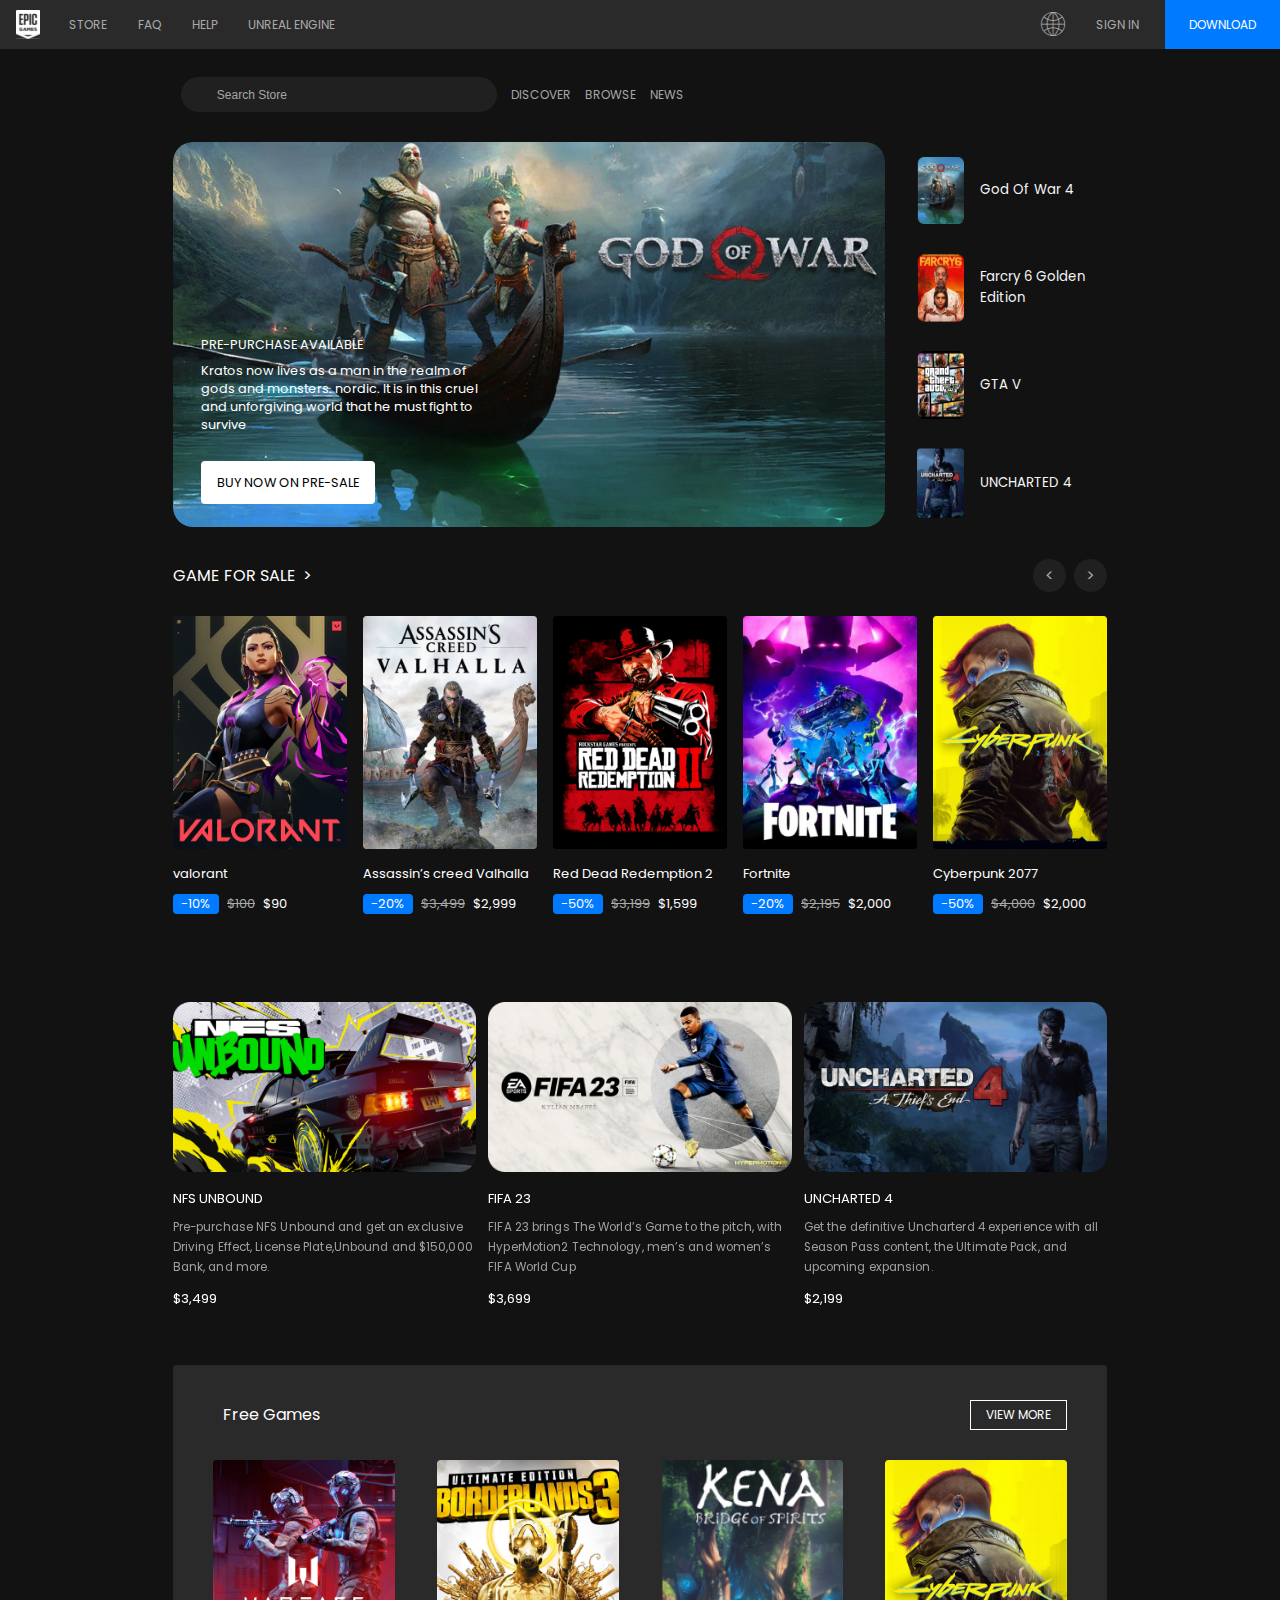
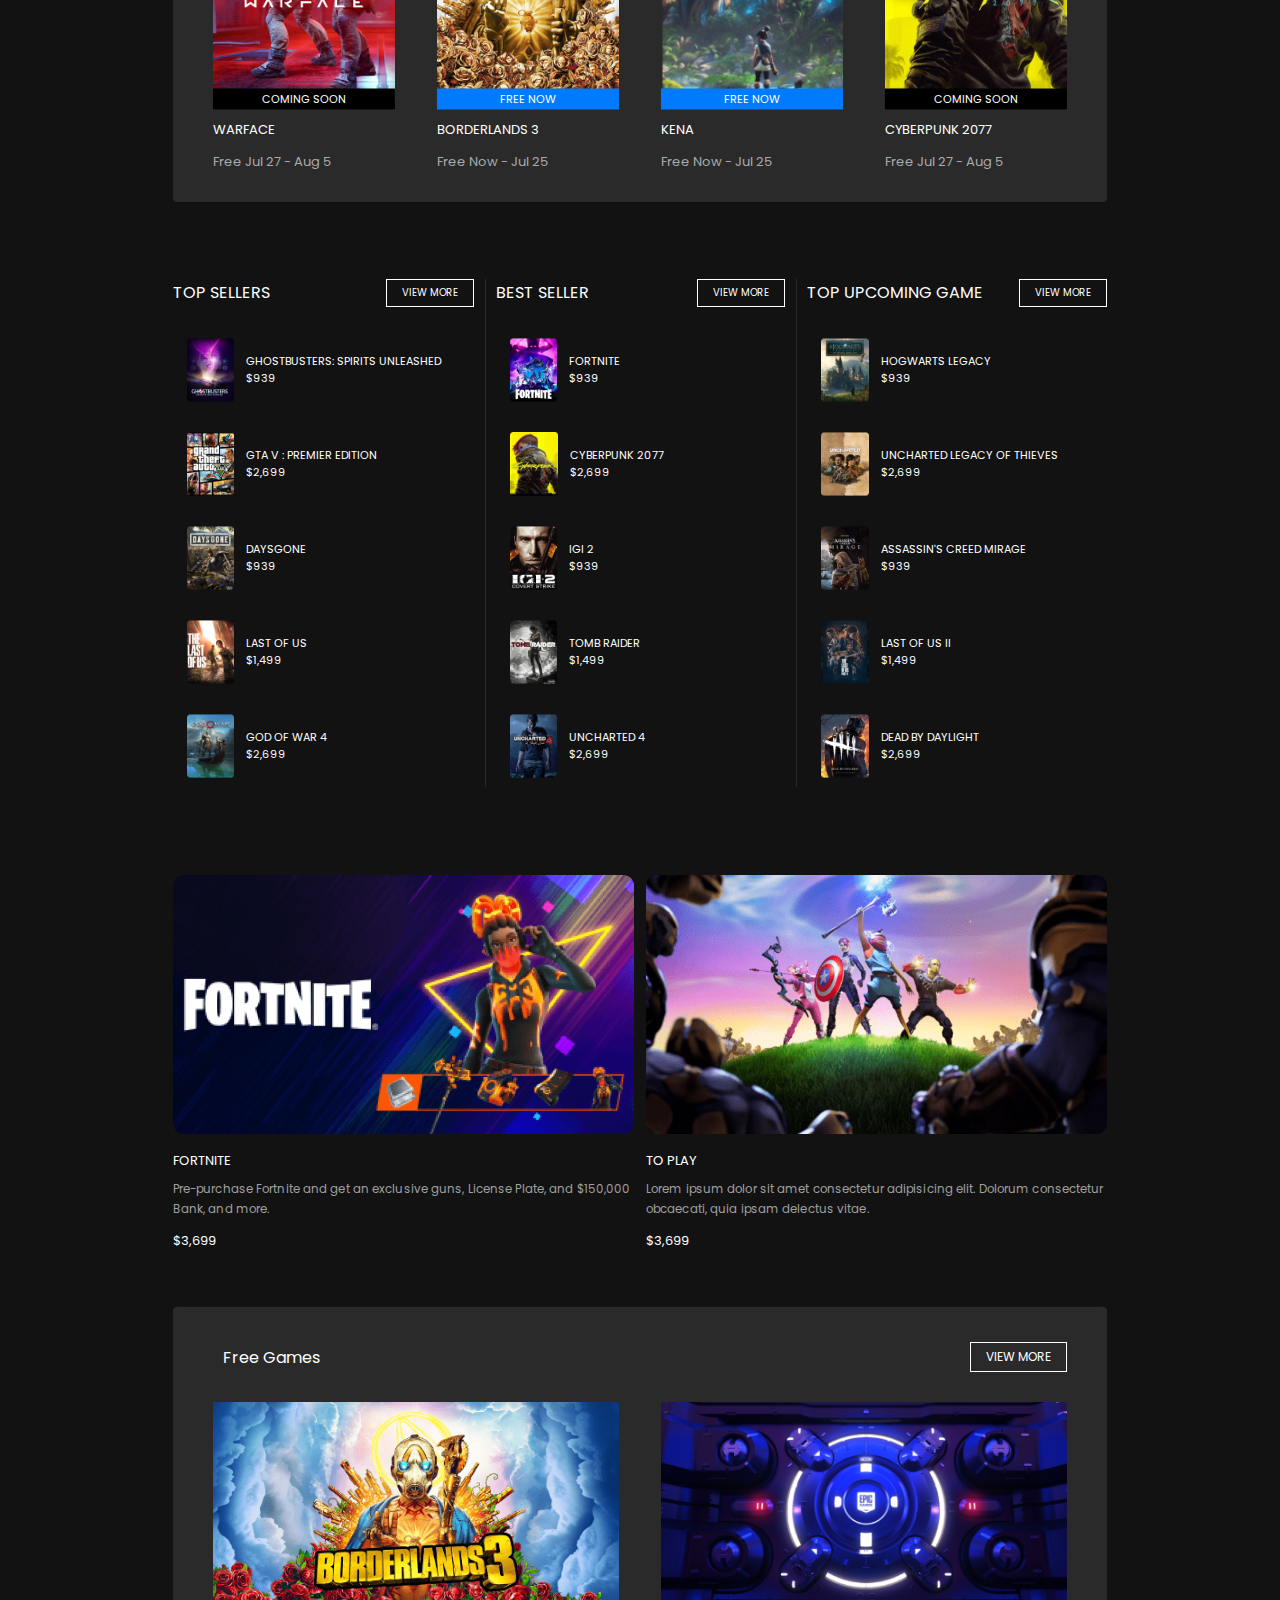
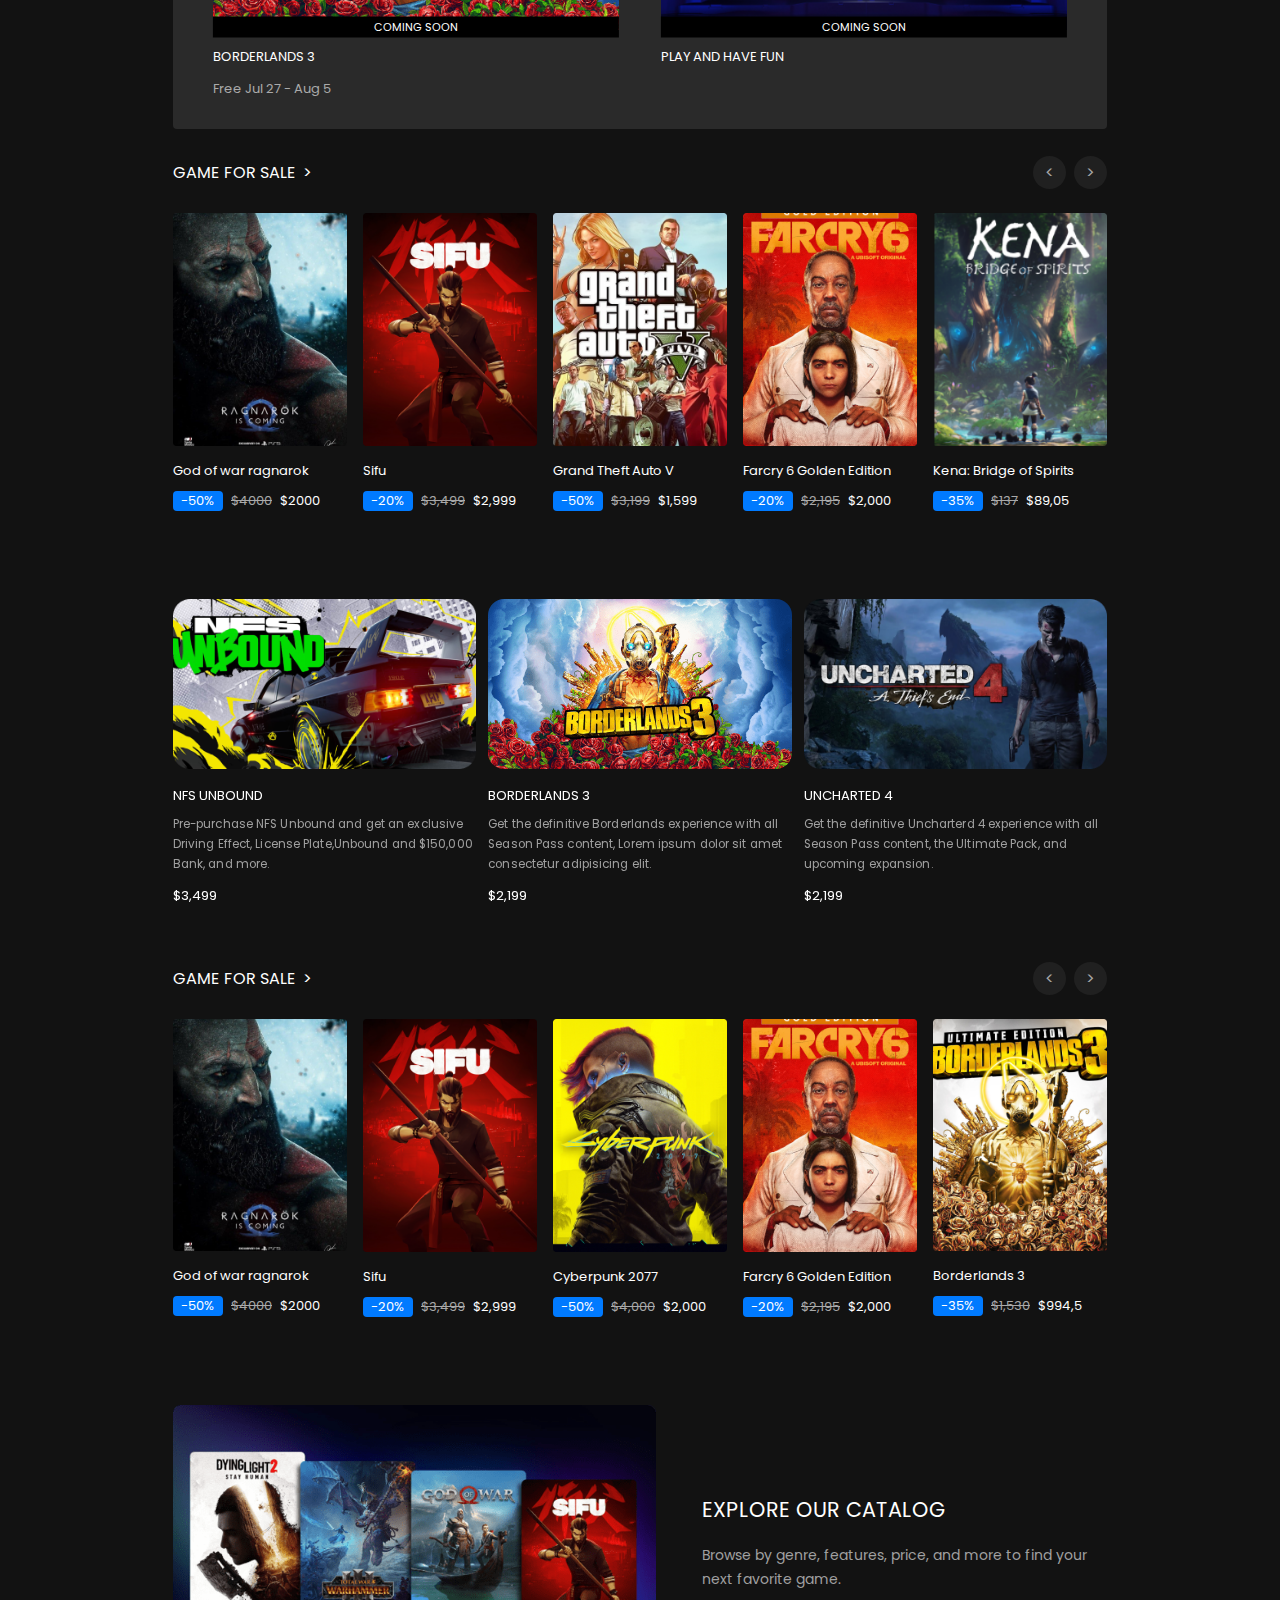
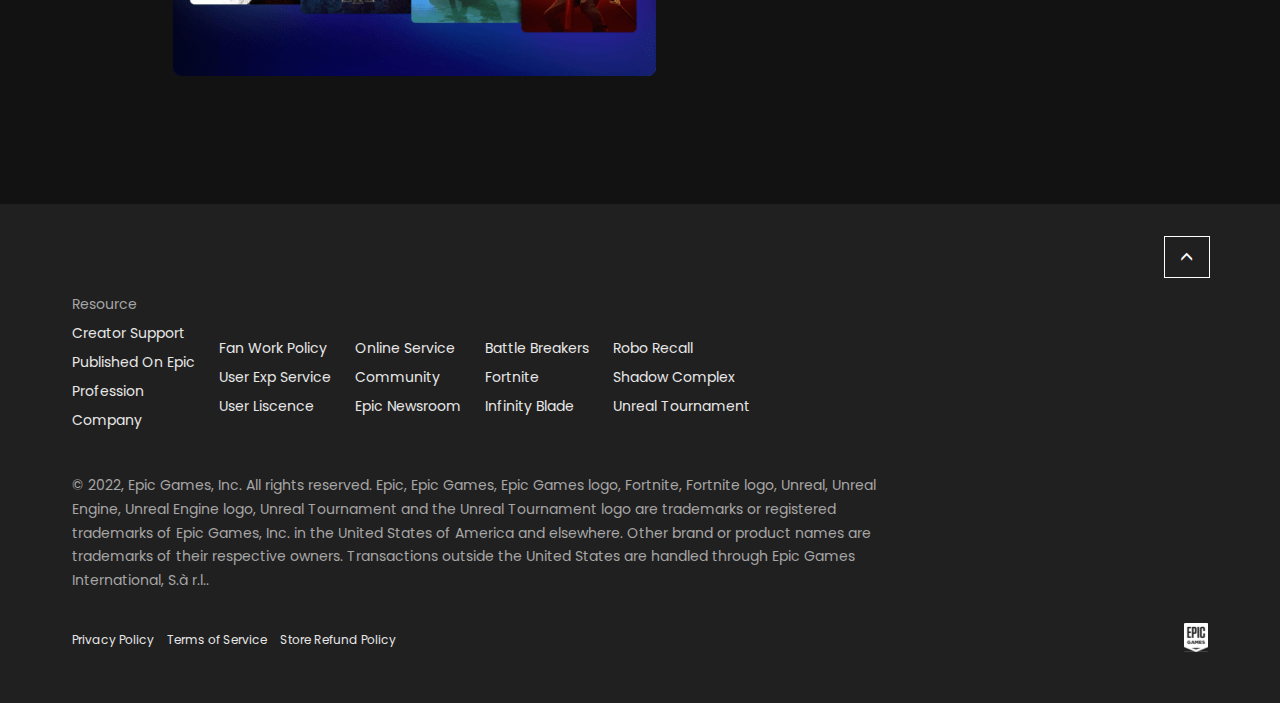
==== index.html @ 26094eba "refatorando menu mobile" ====
<!DOCTYPE html>
<html lang="pt-br">
  <head>
    <meta charset="UTF-8" />
    <meta http-equiv="X-UA-Compatible" content="IE=edge" />
    <meta name="viewport" content="width=device-width, initial-scale=1.0" />

    <link
      rel="stylesheet"
      href="https://cdnjs.cloudflare.com/ajax/libs/font-awesome/6.4.0/css/all.min.css"
      integrity="sha512-iecdLmaskl7CVkqkXNQ/ZH/XLlvWZOJyj7Yy7tcenmpD1ypASozpmT/E0iPtmFIB46ZmdtAc9eNBvH0H/ZpiBw=="
      crossorigin="anonymous"
      referrerpolicy="no-referrer"
    />

    <link rel="preconnect" href="https://fonts.googleapis.com" />
    <link rel="preconnect" href="https://fonts.gstatic.com" crossorigin />
    <link
      href="https://fonts.googleapis.com/css2?family=Poppins:wght@400;500&display=swap"
      rel="stylesheet"
    />

    <link rel="preload" href="./css/style.css" as="style" />
    <link rel="stylesheet" href="./css/icon-font.css" />
    <link rel="stylesheet" href="./css/style.css" />
    <title>Epic Games</title>
  </head>
  <body>
    <header class="header" id="menu">
      <div class="header__menu container flex">
        <div class="header__menu--logo flex">
          <img src="./img/menu/logo.svg" width="24" height="29" alt="Logo" />

          <nav>
            <ul class="header__menu--nav menu--hidden hidden flex">
              <li><a href="#estore">STORE</a></li>
              <li><a href="#faq">faq</a></li>
              <li><a href="#help">Help</a></li>
              <li><a href="#unreal">UNREAL ENGINE</a></li>
            </ul>
          </nav>
        </div>
        <div class="header__menu--login menu--hidden hidden flex">
          <i class="icon-basic-world header__menu--login-icon"></i>

          <a class="header__menu--login-sign flex" href="#sign"
            ><i class="fa-solid fa-user-plus"></i>sign in</a
          >
          <a class="btn btn--download" href="#download">Download</a>
        </div>

        <div class="menu__mobile-bg">
          <a href="#menu">
            <button class="menu__mobile"></button>
          </a>
        </div>
      </div>
    </header>

    <main class="main">
      <div class="mobile__bg">
        <div class="mobile__container">
          <nav>
            <ul class="header__menu--nav mobile__nav">
              <li><a href="#estore">STORE</a></li>
              <li><a href="#faq">faq</a></li>
              <li><a href="#help">Help</a></li>
              <li><a href="#unreal">UNREAL ENGINE</a></li>
            </ul>
          </nav>

          <div class="header__menu--login mobile__login flex">
            <i class="icon-basic-world header__menu--login-icon"></i>

            <a class="header__menu--login-sign mobile__sign flex" href="#sign"
              ><i class="fa-solid fa-user-plus"></i>sign in</a
            >

            <a class="btn btn--download mobile__download" href="#download"
              >Download</a
            >
          </div>
        </div>
      </div>

      <section class="home">
        <div class="home__menu flex">
          <div class="home__menu--search flex">
            <i class="fa-solid fa-magnifying-glass"></i>
            <input type="text" name="search" placeholder="Search Store" />
          </div>
          <a href="#discover">discover </a>
          <a href="#browser">browse</a>
          <a href="#news">news</a>
          <input class="home__menu--input" type="checkbox" id="checkbox" />
          <label class="home__menu--input-label" type="checkbox" for="checkbox"
            >&lt;</label
          >
        </div>

        <div class="home__content">
          <div class="home__content--info">
            <div>
              <img src="./img/home/home-principal-1.jpg" alt="image game" />
            </div>
            <div class="home__content--info-text">
              <span>PRE-PURCHASE AVAILABLE</span>
              <p>
                Kratos now lives as a man in the realm of gods and monsters.
                nordic. It is in this cruel and unforgiving world that he must
                fight to survive
              </p>
              <a class="btn--white" href="#pre">Buy Now on Pre-Sale</a>
            </div>
          </div>

          <div class="home__content--games">
            <div class="home__content--games-game flex">
              <img src="./img/home/home-list-1.png" alt="image game" />
              <h3>God Of War 4</h3>
            </div>

            <div class="home__content--games-game flex">
              <img src="./img/home/home-list-2.png" alt="image game" />
              <h3>Farcry 6 Golden Edition</h3>
            </div>
            <div class="home__content--games-game flex">
              <img src="./img/home/home-list-3.png" alt="image game" />
              <h3>GTA V</h3>
            </div>
            <div class="home__content--games-game flex">
              <img src="./img/home/home-list-4.png" " alt="image game" />
              <h3>UNCHARTED 4</h3>
            </div>
          </div>
        </div>
      </section>

      <section class="games">
        <div class="games__heading flex">
          <div class="games__heading--title flex">
            <h2>GAME FOR SALE</h2>
            <span>&gt;</span>
          </div>

          <div class="games__heading--arrow flex">
            <span>&lt;</span>
            <span>&gt;</span>
          </div>
        </div>

        <div class="games__game popular">
          <div class="games__game--detalis">
            <a href="#f">
              <img src="./img/produtos/produtos-1.png" alt="${game.title}" />
            </a>
            <h4>valorant</h4>
            <div class="games__game--detalis--price flex">
              <span class="price-discount">-10%</span>
              <span class="price-old">$100</span>
              <span>$90</span>
            </div>
          </div>

          <div class="games__game--detalis">
            <a href="#f">
              <img src="./img/produtos/produtos-2.png" alt="${game.title}" />
            </a>
            <h4>Assassin’s creed Valhalla</h4>
            <div class="games__game--detalis--price flex">
              <span class="price-discount">-20%</span>
              <span class="price-old">$3,499</span>
              <span>$2,999</span>
            </div>
          </div>

          <div class="games__game--detalis">
            <a href="#f">
              <img src="./img/produtos/produtos-3.png" alt="${game.title}" />
            </a>
            <h4>Red Dead Redemption 2</h4>
            <div class="games__game--detalis--price flex">
              <span class="price-discount">-50%</span>
              <span class="price-old">$3,199</span>
              <span>$1,599</span>
            </div>
          </div>

          <div class="games__game--detalis">
            <a href="#f">
              <img src="./img/produtos/produtos-4.png" alt="${game.title}" />
            </a>
            <h4>Fortnite</h4>
            <div class="games__game--detalis--price flex">
              <span class="price-discount">-20%</span>
              <span class="price-old">$2,195</span>
              <span>$2,000</span>
            </div>
          </div>

          <div class="games__game--detalis">
            <a href="#f">
              <img src="./img/produtos/produtos-5.png" alt="${game.title}" />
            </a>
            <h4>Cyberpunk 2077</h4>
            <div class="games__game--detalis--price flex">
              <span class="price-discount">-50%</span>
              <span class="price-old">$4,000</span>
              <span>$2,000</span>
            </div>
          </div>
        </div>
      </section>

      <section class="group group__wrapper flex">
        <div class="group__slide slide">
          <div class="group__container">
            <a href="#f">
              <img src="./img/produtos/produtos-item-1.png" alt="image game" />
            </a>

            <h3>NFS UNBOUND</h3>
            <p>
              Pre-purchase NFS Unbound and get an exclusive Driving Effect,
              License Plate,Unbound and $150,000 Bank, and more.
            </p>

            <span>$3,499</span>
          </div>

          <div class="group__container">
            <a href="#d">
              <img src="./img/produtos/produtos-item-2.png" alt="image game" />
            </a>

            <h3>FIFA 23</h3>
            <p>
              FIFA 23 brings The World’s Game to the pitch, with HyperMotion2
              Technology, men’s and women’s FIFA World Cup
            </p>

            <span>$3,699</span>
          </div>

          <div class="group__container">
            <a href="#ff">
              <img src="./img/produtos/produtos-item-3.png" alt="image game" />
            </a>
            <h3>UNCHARTED 4</h3>
            <p>
              Get the definitive Uncharterd 4 experience with all Season Pass
              content, the Ultimate Pack, and upcoming expansion.
            </p>

            <span>$2,199</span>
          </div>
        </div>
      </section>

      <section class="free">
        <div class="free__heading flex">
          <div class="free__heading--title flex">
            <i class="fa-solid fa-gift"></i>
            <h4>Free Games</h4>
          </div>

          <a href="#." class="btn-t">view More</a>
        </div>

        <div class="free__games">
          <div>
            <a href="#fre">
              <img src="./img/produtos/produtos-13.png" alt="image game" />
              <span class="free__games--imgF">COMING SOON</span>
            </a>
            <h4>Warface</h4>
            <p>Free Jul 27 - Aug 5</p>
          </div>

          <div>
            <a href="#fre">
              <img src="./img/produtos/produtos-12.png" alt="image game" />
              <span class="free__games--imgF now">Free Now</span>
            </a>
            <h4>Borderlands 3</h4>
            <p>Free Now - Jul 25</p>
          </div>
          <div>
            <a href="#fre">
              <img src="./img/produtos/produtos-7.png" alt="image game" />
              <span class="free__games--imgF now">Free Now</span>
            </a>
            <h4>kena</h4>
            <p>Free Now - Jul 25</p>
          </div>
          <div>
            <a href="#fre">
              <img src="./img/produtos/produtos-5.png" alt="image game" />
              <span class="free__games--imgF">COMING SOON</span>
            </a>
            <h4>Cyberpunk 2077</h4>
            <p>Free Jul 27 - Aug 5</p>
          </div>
        </div>
      </section>

      <section class="list">
        <div class="list__games">
          <div class="list__games--heading flex">
            <h2>Top Sellers</h2>
            <a href="#list" class="btn-t">view More</a>
          </div>

          <div class="list__games--container">
            <div class="list__games--game flex">
              <img src="./img/list-game/list-img-1.png " alt="image game" />
              <div class="list__games--game-title">
                <h4>Ghostbusters: Spirits Unleashed</h4>
                <span>$939</span>
              </div>
            </div>
          </div>

          <div class="list__games--container">
            <div class="list__games--game flex">
              <img src="./img/list-game/list-img-2.png " alt="image game" />
              <div class="list__games--game-title">
                <h4>GTA V : Premier edition</h4>
                <span>$2,699</span>
              </div>
            </div>
          </div>

          <div class="list__games--container">
            <div class="list__games--game flex">
              <img src="./img/list-game/list-img-3.png " alt="image game" />
              <div class="list__games--game-title">
                <h4>Daysgone</h4>
                <span>$939</span>
              </div>
            </div>
          </div>

          <div class="list__games--container">
            <div class="list__games--game flex">
              <img src="./img/list-game/list-img-4.png " alt="image game" />
              <div class="list__games--game-title">
                <h4>Last of Us</h4>
                <span>$1,499</span>
              </div>
            </div>
          </div>

          <div class="list__games--container">
            <div class="list__games--game flex">
              <img src="./img/list-game/list-img-5.png " alt="image game" />
              <div class="list__games--game-title">
                <h4>God of War 4</h4>
                <span>$2,699</span>
              </div>
            </div>
          </div>
        </div>

        <div class="list__games">
          <div class="list__games--heading flex">
            <h2>Best Seller</h2>
            <a href="#list" class="btn-t">view More</a>
          </div>

          <div class="list__games--container">
            <div class="list__games--game flex">
              <img src="./img/list-game/list-img-6.png " alt="image game" />
              <div class="list__games--game-title">
                <h4>Fortnite</h4>
                <span>$939</span>
              </div>
            </div>
          </div>

          <div class="list__games--container">
            <div class="list__games--game flex">
              <img src="./img/list-game/list-img-7.png " alt="image game" />
              <div class="list__games--game-title">
                <h4>cyberpunk 2077</h4>
                <span>$2,699</span>
              </div>
            </div>
          </div>

          <div class="list__games--container">
            <div class="list__games--game flex">
              <img src="./img/list-game/list-img-8.png " alt="image game" />
              <div class="list__games--game-title">
                <h4>IGI 2</h4>
                <span>$939</span>
              </div>
            </div>
          </div>

          <div class="list__games--container">
            <div class="list__games--game flex">
              <img src="./img/list-game/list-img-9.png " alt="image game" />
              <div class="list__games--game-title">
                <h4>Tomb Raider</h4>
                <span>$1,499</span>
              </div>
            </div>
          </div>

          <div class="list__games--container">
            <div class="list__games--game flex">
              <img src="./img/list-game/list-img-10.png " alt="image game" />
              <div class="list__games--game-title">
                <h4>Uncharted 4</h4>
                <span>$2,699</span>
              </div>
            </div>
          </div>
        </div>

        <div class="list__games">
          <div class="list__games--heading flex">
            <h2>Top Upcoming game</h2>
            <a href="#list" class="btn-t">view More</a>
          </div>

          <div class="list__games--container">
            <div class="list__games--game flex">
              <img src="./img/list-game/list-img-11.png " alt="image game" />
              <div class="list__games--game-title">
                <h4>Hogwarts Legacy</h4>
                <span>$939</span>
              </div>
            </div>
          </div>

          <div class="list__games--container">
            <div class="list__games--game flex">
              <img src="./img/list-game/list-img-12.png " alt="image game" />
              <div class="list__games--game-title">
                <h4>Uncharted Legacy of Thieves</h4>
                <span>$2,699</span>
              </div>
            </div>
          </div>

          <div class="list__games--container">
            <div class="list__games--game flex">
              <img src="./img/list-game/list-img-13.png " alt="image game" />
              <div class="list__games--game-title">
                <h4>Assassin's Creed Mirage</h4>
                <span>$939</span>
              </div>
            </div>
          </div>

          <div class="list__games--container">
            <div class="list__games--game flex">
              <img src="./img/list-game/list-img-14.png " alt="image game" />
              <div class="list__games--game-title">
                <h4>Last of Us II</h4>
                <span>$1,499</span>
              </div>
            </div>
          </div>

          <div class="list__games--container">
            <div class="list__games--game flex">
              <img src="./img/list-game/list-img-15.png " alt="image game" />
              <div class="list__games--game-title">
                <h4>Dead by Daylight</h4>
                <span>$2,699</span>
              </div>
            </div>
          </div>
        </div>
      </section>

      <section class="group flex">
        <div class="group__container">
          <a href="#for">
            <img src="./img/produtos/produtos-item-4.png" alt="image game" />
          </a>

          <h3>Fortnite</h3>
          <p>
            Pre-purchase Fortnite and get an exclusive guns, License Plate, and
            $150,000 Bank, and more.
          </p>

          <span>$3,699</span>
        </div>

        <div class="group__container">
          <a href="#for">
            <img src="./img/produtos/produtos-item-5.png" alt="image game" />
          </a>

          <h3>To play</h3>
          <p>
            Lorem ipsum dolor sit amet consectetur adipisicing elit. Dolorum
            consectetur obcaecati, quia ipsam delectus vitae.
          </p>

          <span>$3,699</span>
        </div>
      </section>

      <section class="free">
        <div class="free__heading flex">
          <div class="free__heading--title flex">
            <i class="fa-solid fa-gift"></i>
            <h4>Free Games</h4>
          </div>

          <a href="#." class="btn-t">view More</a>
        </div>

        <div class="free__games secundary">
          <div>
            <a href="#fre">
              <img src="./img/free-games/free-5.png" alt="image game" />
              <span class="free__games--imgF">COMING SOON</span>
            </a>
            <h4>Borderlands 3</h4>
            <p>Free Jul 27 - Aug 5</p>
          </div>

          <div>
            <a href="#fre">
              <img src="./img/free-games/free-6.png" alt="image game" />
              <span class="free__games--imgF">COMING SOON</span>
            </a>
            <h4>play and have fun</h4>
          </div>
        </div>
      </section>

      <section class="games">
        <div class="games__heading flex">
          <div class="games__heading--title flex">
            <h2>GAME FOR SALE</h2>
            <span>&gt;</span>
          </div>

          <div class="games__heading--arrow flex">
            <span>&lt;</span>
            <span>&gt;</span>
          </div>
        </div>

        <div class="games__game popular">
          <div class="games__game--detalis">
            <a href="#f">
              <img src="./img/produtos/produtos-6.png" alt="${game.title}" />
            </a>
            <h4>God of war ragnarok</h4>
            <div class="games__game--detalis--price flex">
              <span class="price-discount">-50%</span>
              <span class="price-old">$4000</span>
              <span>$2000</span>
            </div>
          </div>

          <div class="games__game--detalis">
            <a href="#f">
              <img src="./img/produtos/produtos-9.png" alt="${game.title}" />
            </a>
            <h4>Sifu</h4>
            <div class="games__game--detalis--price flex">
              <span class="price-discount">-20%</span>
              <span class="price-old">$3,499</span>
              <span>$2,999</span>
            </div>
          </div>

          <div class="games__game--detalis">
            <a href="#f">
              <img src="./img/produtos/produtos-8.png" alt="${game.title}" />
            </a>
            <h4>Grand Theft Auto V</h4>
            <div class="games__game--detalis--price flex">
              <span class="price-discount">-50%</span>
              <span class="price-old">$3,199</span>
              <span>$1,599</span>
            </div>
          </div>

          <div class="games__game--detalis">
            <a href="#f">
              <img src="./img/produtos/produtos-10.png" alt="${game.title}" />
            </a>
            <h4>Farcry 6 Golden Edition</h4>
            <div class="games__game--detalis--price flex">
              <span class="price-discount">-20%</span>
              <span class="price-old">$2,195</span>
              <span>$2,000</span>
            </div>
          </div>

          <div class="games__game--detalis">
            <a href="#f">
              <img src="./img/produtos/produtos-7.png" alt="${game.title}" />
            </a>
            <h4>Kena: Bridge of Spirits</h4>
            <div class="games__game--detalis--price flex">
              <span class="price-discount">-35%</span>
              <span class="price-old">$137</span>
              <span>$89,05</span>
            </div>
          </div>
        </div>
      </section>

      <section class="group-2 group__wrapper-2 flex">
        <div class="group__slide-2 slide-2">
          <div class="group__container">
            <a href="#ff">
              <img src="./img/produtos/produtos-item-1.png" alt="image game" />
            </a>

            <h3>NFS UNBOUND</h3>
            <p>
              Pre-purchase NFS Unbound and get an exclusive Driving Effect,
              License Plate,Unbound and $150,000 Bank, and more.
            </p>

            <span>$3,499</span>
          </div>

          <div class="group__container">
            <a href="#ff">
              <img
                class="group__img"
                src="./img/free-games/free-5.png"
                alt="image game"
              />
            </a>
            <h3>Borderlands 3</h3>
            <p>
              Get the definitive Borderlands experience with all Season Pass
              content, Lorem ipsum dolor sit amet consectetur adipisicing elit.
            </p>
            <span>$2,199</span>
          </div>

          <div class="group__container">
            <a href="#ff">
              <img src="./img/produtos/produtos-item-3.png" alt="image game" />
            </a>
            <h3>UNCHARTED 4</h3>
            <p>
              Get the definitive Uncharterd 4 experience with all Season Pass
              content, the Ultimate Pack, and upcoming expansion.
            </p>

            <span>$2,199</span>
          </div>
        </div>
      </section>

      <section class="games">
        <div class="games__heading flex">
          <div class="games__heading--title flex">
            <h2>GAME FOR SALE</h2>
            <span>&gt;</span>
          </div>

          <div class="games__heading--arrow flex">
            <span>&lt;</span>
            <span>&gt;</span>
          </div>
        </div>

        <div class="games__game popular">
          <div class="games__game--detalis">
            <a href="#f">
              <img src="./img/produtos/produtos-6.png" alt="${game.title}" />
            </a>
            <h4>God of war ragnarok</h4>
            <div class="games__game--detalis--price flex">
              <span class="price-discount">-50%</span>
              <span class="price-old">$4000</span>
              <span>$2000</span>
            </div>
          </div>

          <div class="games__game--detalis">
            <a href="#f">
              <img src="./img/produtos/produtos-9.png" alt="${game.title}" />
            </a>
            <h4>Sifu</h4>
            <div class="games__game--detalis--price flex">
              <span class="price-discount">-20%</span>
              <span class="price-old">$3,499</span>
              <span>$2,999</span>
            </div>
          </div>

          <div class="games__game--detalis">
            <a href="#f">
              <img src="./img/produtos/produtos-5.png" alt="${game.title}" />
            </a>
            <h4>Cyberpunk 2077</h4>
            <div class="games__game--detalis--price flex">
              <span class="price-discount">-50%</span>
              <span class="price-old">$4,000</span>
              <span>$2,000</span>
            </div>
          </div>

          <div class="games__game--detalis">
            <a href="#f">
              <img src="./img/produtos/produtos-10.png" alt="${game.title}" />
            </a>
            <h4>Farcry 6 Golden Edition</h4>
            <div class="games__game--detalis--price flex">
              <span class="price-discount">-20%</span>
              <span class="price-old">$2,195</span>
              <span>$2,000</span>
            </div>
          </div>

          <div class="games__game--detalis">
            <a href="#f">
              <img src="./img/produtos/produtos-12.png" alt="${game.title}" />
            </a>
            <h4>Borderlands 3</h4>
            <div class="games__game--detalis--price flex">
              <span class="price-discount">-35%</span>
              <span class="price-old">$1,530</span>
              <span>$994,5</span>
            </div>
          </div>
        </div>
      </section>

      <section class="explore flex">
        <div>
          <img src="./img/explore/explore-img.png" alt=" image game" />
        </div>

        <div class="explore__info">
          <h2>Explore our Catalog</h2>
          <p>
            Browse by genre, features, price, and more to find your next
            favorite game.
          </p>
        </div>
      </section>
    </main>

    <footer class="footer">
      <div class="footer__container">
        <div class="footer__heading">
          <div class="footer__heading--network">
            <i class="fa-brands fa-facebook"></i>
            <i class="fa-brands fa-twitter"></i>
            <i class="fa-brands fa-youtube"></i>
          </div>

          <div class="footer__heading--arrow">
            <span>&gt;</span>
          </div>
        </div>

        <div class="footer__resource">
          <span>Resource</span>
          <div class="footer__resource--list flex">
            <div class="footer__resource--list-text">
              <p>Creator Support</p>
              <p>Published On Epic</p>
              <p>Profession</p>
              <p>Company</p>
            </div>

            <div class="footer__resource--list-text">
              <p>Fan Work Policy</p>
              <p>User Exp Service</p>
              <p>User Liscence</p>
            </div>

            <div class="footer__resource--list-text">
              <p>Online Service</p>
              <p>Community</p>
              <p>Epic Newsroom</p>
            </div>

            <div class="footer__resource--list-text">
              <p>Battle Breakers</p>
              <p>Fortnite</p>
              <p>Infinity Blade</p>
            </div>

            <div class="footer__resource--list-text">
              <p>Robo Recall</p>
              <p>Shadow Complex</p>
              <p>Unreal Tournament</p>
            </div>
          </div>
        </div>

        <div class="footer__copy">
          © 2022, Epic Games, Inc. All rights reserved. Epic, Epic Games, Epic
          Games logo, Fortnite, Fortnite logo, Unreal, Unreal Engine, Unreal
          Engine logo, Unreal Tournament and the Unreal Tournament logo are
          trademarks or registered trademarks of Epic Games, Inc. in the United
          States of America and elsewhere. Other brand or product names are
          trademarks of their respective owners. Transactions outside the United
          States are handled through Epic Games International, S.à r.l..
        </div>

        <div class="footer__base flex">
          <div>
            <p>Privacy Policy</p>
            <p>Terms of Service</p>
            <p>Store Refund Policy</p>
          </div>
          <div>
            <img src="./img/menu/logo.svg" alt="" />
          </div>
        </div>
      </div>
    </footer>

    <script type="module" src="./js/script.js"></script>
  </body>
</html>
---- css/style.css ----
@import "./global.css";
@import "./utilitario.css";
@import "./header.css";
@import "./home.css";
@import "./games.css";
@import "./group.css";
@import "./free.css";
@import "./list.css";
@import "./explore.css";
@import "./footer.css";
---- css/icon-font.css ----
@charset "UTF-8";

@font-face {
  font-family: "linea-basic-10";
  src:url("fonts/linea-basic-10.eot");
  src:url("fonts/linea-basic-10.eot?#iefix") format("embedded-opentype"),
    url("fonts/linea-basic-10.woff") format("woff"),
    url("fonts/linea-basic-10.ttf") format("truetype"),
    url("fonts/linea-basic-10.svg#linea-basic-10") format("svg");
  font-weight: normal;
  font-style: normal;

}

[data-icon]:before {
  font-family: "linea-basic-10" !important;
  content: attr(data-icon);
  font-style: normal !important;
  font-weight: normal !important;
  font-variant: normal !important;
  text-transform: none !important;
  speak: none;
  line-height: 1;
  -webkit-font-smoothing: antialiased;
  -moz-osx-font-smoothing: grayscale;
}

[class^="icon-"]:before,
[class*=" icon-"]:before {
  font-family: "linea-basic-10" !important;
  font-style: normal !important;
  font-weight: normal !important;
  font-variant: normal !important;
  text-transform: none !important;
  speak: none;
  line-height: 1;
  -webkit-font-smoothing: antialiased;
  -moz-osx-font-smoothing: grayscale;
}

.icon-basic-accelerator:before {
  content: "a";
}
.icon-basic-alarm:before {
  content: "b";
}
.icon-basic-anchor:before {
  content: "c";
}
.icon-basic-anticlockwise:before {
  content: "d";
}
.icon-basic-archive:before {
  content: "e";
}
.icon-basic-archive-full:before {
  content: "f";
}
.icon-basic-ban:before {
  content: "g";
}
.icon-basic-battery-charge:before {
  content: "h";
}
.icon-basic-battery-empty:before {
  content: "i";
}
.icon-basic-battery-full:before {
  content: "j";
}
.icon-basic-battery-half:before {
  content: "k";
}
.icon-basic-bolt:before {
  content: "l";
}
.icon-basic-book:before {
  content: "m";
}
.icon-basic-book-pen:before {
  content: "n";
}
.icon-basic-book-pencil:before {
  content: "o";
}
.icon-basic-bookmark:before {
  content: "p";
}
.icon-basic-calculator:before {
  content: "q";
}
.icon-basic-calendar:before {
  content: "r";
}
.icon-basic-cards-diamonds:before {
  content: "s";
}
.icon-basic-cards-hearts:before {
  content: "t";
}
.icon-basic-case:before {
  content: "u";
}
.icon-basic-chronometer:before {
  content: "v";
}
.icon-basic-clessidre:before {
  content: "w";
}
.icon-basic-clock:before {
  content: "x";
}
.icon-basic-clockwise:before {
  content: "y";
}
.icon-basic-cloud:before {
  content: "z";
}
.icon-basic-clubs:before {
  content: "A";
}
.icon-basic-compass:before {
  content: "B";
}
.icon-basic-cup:before {
  content: "C";
}
.icon-basic-diamonds:before {
  content: "D";
}
.icon-basic-display:before {
  content: "E";
}
.icon-basic-download:before {
  content: "F";
}
.icon-basic-exclamation:before {
  content: "G";
}
.icon-basic-eye:before {
  content: "H";
}
.icon-basic-eye-closed:before {
  content: "I";
}
.icon-basic-female:before {
  content: "J";
}
.icon-basic-flag1:before {
  content: "K";
}
.icon-basic-flag2:before {
  content: "L";
}
.icon-basic-floppydisk:before {
  content: "M";
}
.icon-basic-folder:before {
  content: "N";
}
.icon-basic-folder-multiple:before {
  content: "O";
}
.icon-basic-gear:before {
  content: "P";
}
.icon-basic-geolocalize-01:before {
  content: "Q";
}
.icon-basic-geolocalize-05:before {
  content: "R";
}
.icon-basic-globe:before {
  content: "S";
}
.icon-basic-gunsight:before {
  content: "T";
}
.icon-basic-hammer:before {
  content: "U";
}
.icon-basic-headset:before {
  content: "V";
}
.icon-basic-heart:before {
  content: "W";
}
.icon-basic-heart-broken:before {
  content: "X";
}
.icon-basic-helm:before {
  content: "Y";
}
.icon-basic-home:before {
  content: "Z";
}
.icon-basic-info:before {
  content: "0";
}
.icon-basic-ipod:before {
  content: "1";
}
.icon-basic-joypad:before {
  content: "2";
}
.icon-basic-key:before {
  content: "3";
}
.icon-basic-keyboard:before {
  content: "4";
}
.icon-basic-laptop:before {
  content: "5";
}
.icon-basic-life-buoy:before {
  content: "6";
}
.icon-basic-lightbulb:before {
  content: "7";
}
.icon-basic-link:before {
  content: "8";
}
.icon-basic-lock:before {
  content: "9";
}
.icon-basic-lock-open:before {
  content: "!";
}
.icon-basic-magic-mouse:before {
  content: "\"";
}
.icon-basic-magnifier:before {
  content: "#";
}
.icon-basic-magnifier-minus:before {
  content: "$";
}
.icon-basic-magnifier-plus:before {
  content: "%";
}
.icon-basic-mail:before {
  content: "&";
}
.icon-basic-mail-multiple:before {
  content: "'";
}
.icon-basic-mail-open:before {
  content: "(";
}
.icon-basic-mail-open-text:before {
  content: ")";
}
.icon-basic-male:before {
  content: "*";
}
.icon-basic-map:before {
  content: "+";
}
.icon-basic-message:before {
  content: ",";
}
.icon-basic-message-multiple:before {
  content: "-";
}
.icon-basic-message-txt:before {
  content: ".";
}
.icon-basic-mixer2:before {
  content: "/";
}
.icon-basic-mouse:before {
  content: ":";
}
.icon-basic-notebook:before {
  content: ";";
}
.icon-basic-notebook-pen:before {
  content: "<";
}
.icon-basic-notebook-pencil:before {
  content: "=";
}
.icon-basic-paperplane:before {
  content: ">";
}
.icon-basic-pencil-ruler:before {
  content: "?";
}
.icon-basic-pencil-ruler-pen:before {
  content: "@";
}
.icon-basic-photo:before {
  content: "[";
}
.icon-basic-picture:before {
  content: "]";
}
.icon-basic-picture-multiple:before {
  content: "^";
}
.icon-basic-pin1:before {
  content: "_";
}
.icon-basic-pin2:before {
  content: "`";
}
.icon-basic-postcard:before {
  content: "{";
}
.icon-basic-postcard-multiple:before {
  content: "|";
}
.icon-basic-printer:before {
  content: "}";
}
.icon-basic-question:before {
  content: "~";
}
.icon-basic-rss:before {
  content: "\\";
}
.icon-basic-server:before {
  content: "\e000";
}
.icon-basic-server2:before {
  content: "\e001";
}
.icon-basic-server-cloud:before {
  content: "\e002";
}
.icon-basic-server-download:before {
  content: "\e003";
}
.icon-basic-server-upload:before {
  content: "\e004";
}
.icon-basic-settings:before {
  content: "\e005";
}
.icon-basic-share:before {
  content: "\e006";
}
.icon-basic-sheet:before {
  content: "\e007";
}
.icon-basic-sheet-multiple:before {
  content: "\e008";
}
.icon-basic-sheet-pen:before {
  content: "\e009";
}
.icon-basic-sheet-pencil:before {
  content: "\e00a";
}
.icon-basic-sheet-txt:before {
  content: "\e00b";
}
.icon-basic-signs:before {
  content: "\e00c";
}
.icon-basic-smartphone:before {
  content: "\e00d";
}
.icon-basic-spades:before {
  content: "\e00e";
}
.icon-basic-spread:before {
  content: "\e00f";
}
.icon-basic-spread-bookmark:before {
  content: "\e010";
}
.icon-basic-spread-text:before {
  content: "\e011";
}
.icon-basic-spread-text-bookmark:before {
  content: "\e012";
}
.icon-basic-star:before {
  content: "\e013";
}
.icon-basic-tablet:before {
  content: "\e014";
}
.icon-basic-target:before {
  content: "\e015";
}
.icon-basic-todo:before {
  content: "\e016";
}
.icon-basic-todo-pen:before {
  content: "\e017";
}
.icon-basic-todo-pencil:before {
  content: "\e018";
}
.icon-basic-todo-txt:before {
  content: "\e019";
}
.icon-basic-todolist-pen:before {
  content: "\e01a";
}
.icon-basic-todolist-pencil:before {
  content: "\e01b";
}
.icon-basic-trashcan:before {
  content: "\e01c";
}
.icon-basic-trashcan-full:before {
  content: "\e01d";
}
.icon-basic-trashcan-refresh:before {
  content: "\e01e";
}
.icon-basic-trashcan-remove:before {
  content: "\e01f";
}
.icon-basic-upload:before {
  content: "\e020";
}
.icon-basic-usb:before {
  content: "\e021";
}
.icon-basic-video:before {
  content: "\e022";
}
.icon-basic-watch:before {
  content: "\e023";
}
.icon-basic-webpage:before {
  content: "\e024";
}
.icon-basic-webpage-img-txt:before {
  content: "\e025";
}
.icon-basic-webpage-multiple:before {
  content: "\e026";
}
.icon-basic-webpage-txt:before {
  content: "\e027";
}
.icon-basic-world:before {
  content: "\e028";
}
---- css/style.css ----
@import "./global.css";
@import "./utilitario.css";
@import "./header.css";
@import "./home.css";
@import "./games.css";
@import "./group.css";
@import "./free.css";
@import "./list.css";
@import "./explore.css";
@import "./footer.css";
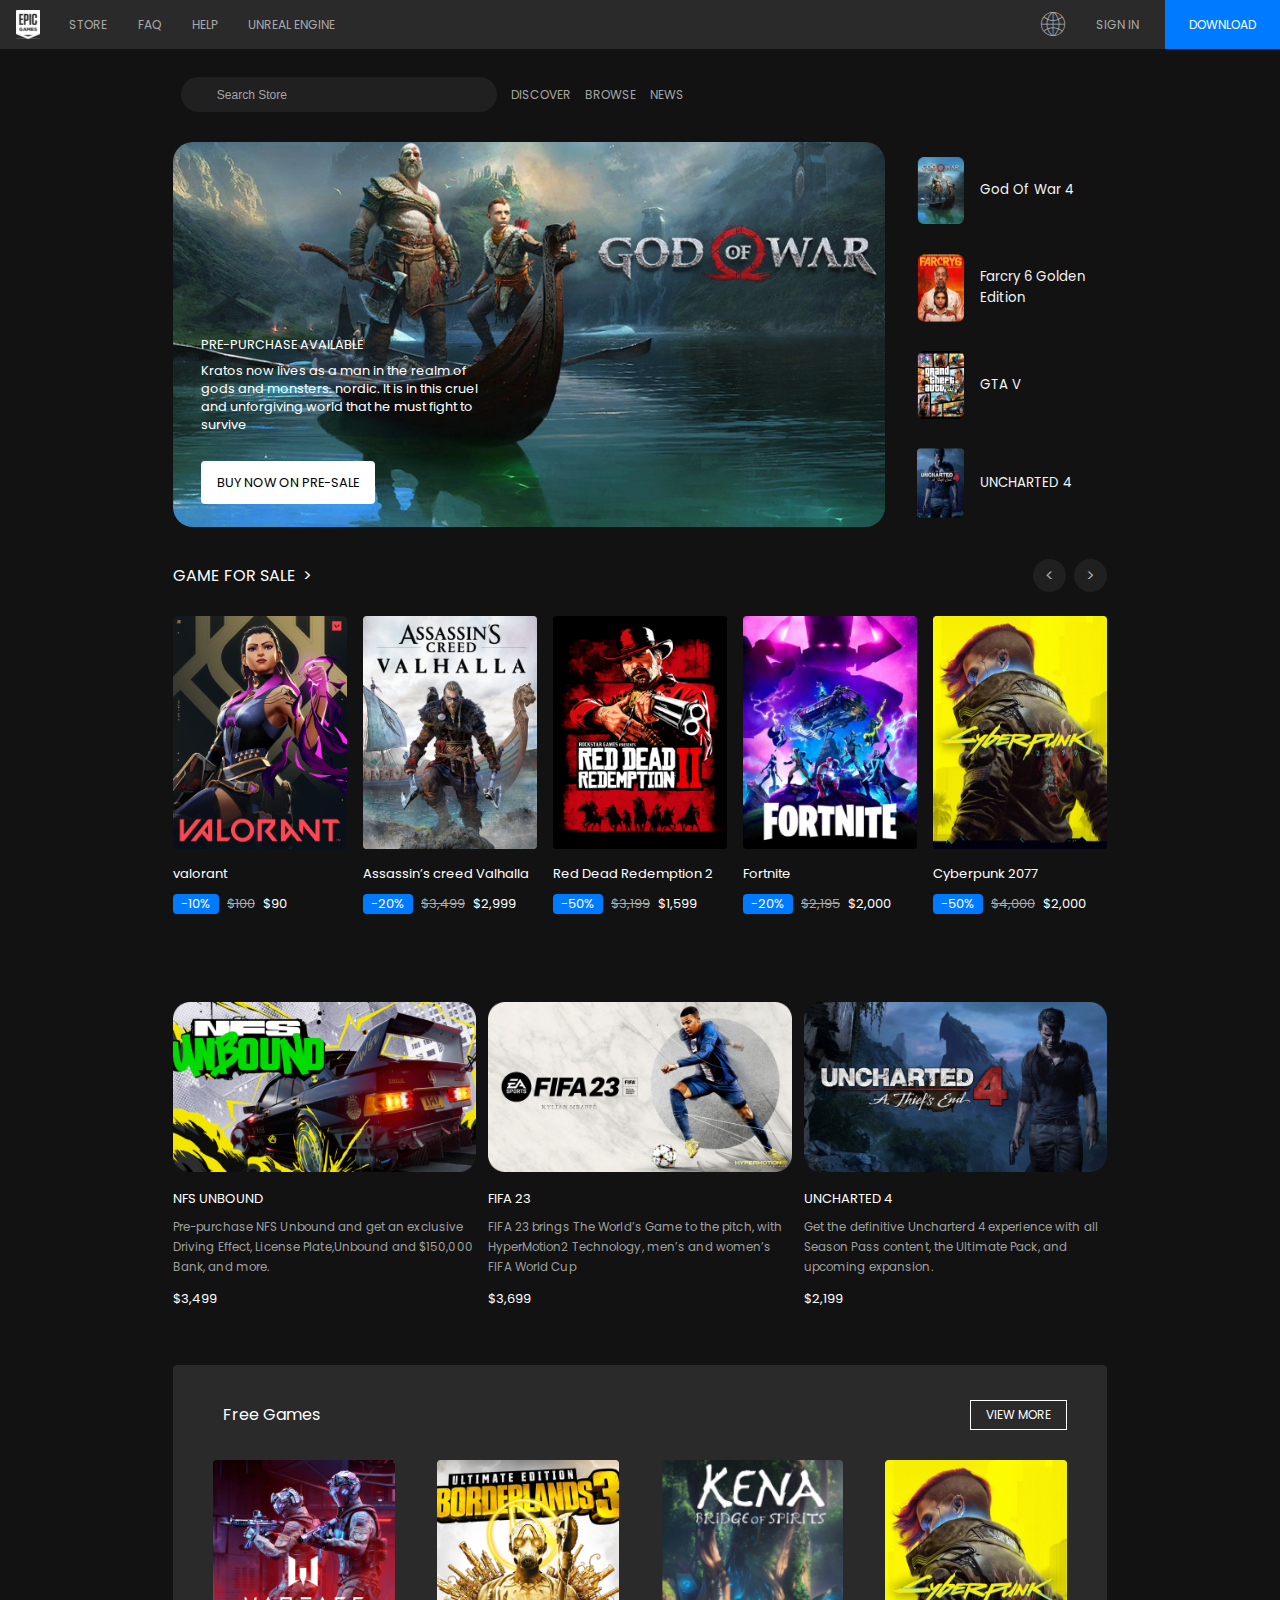
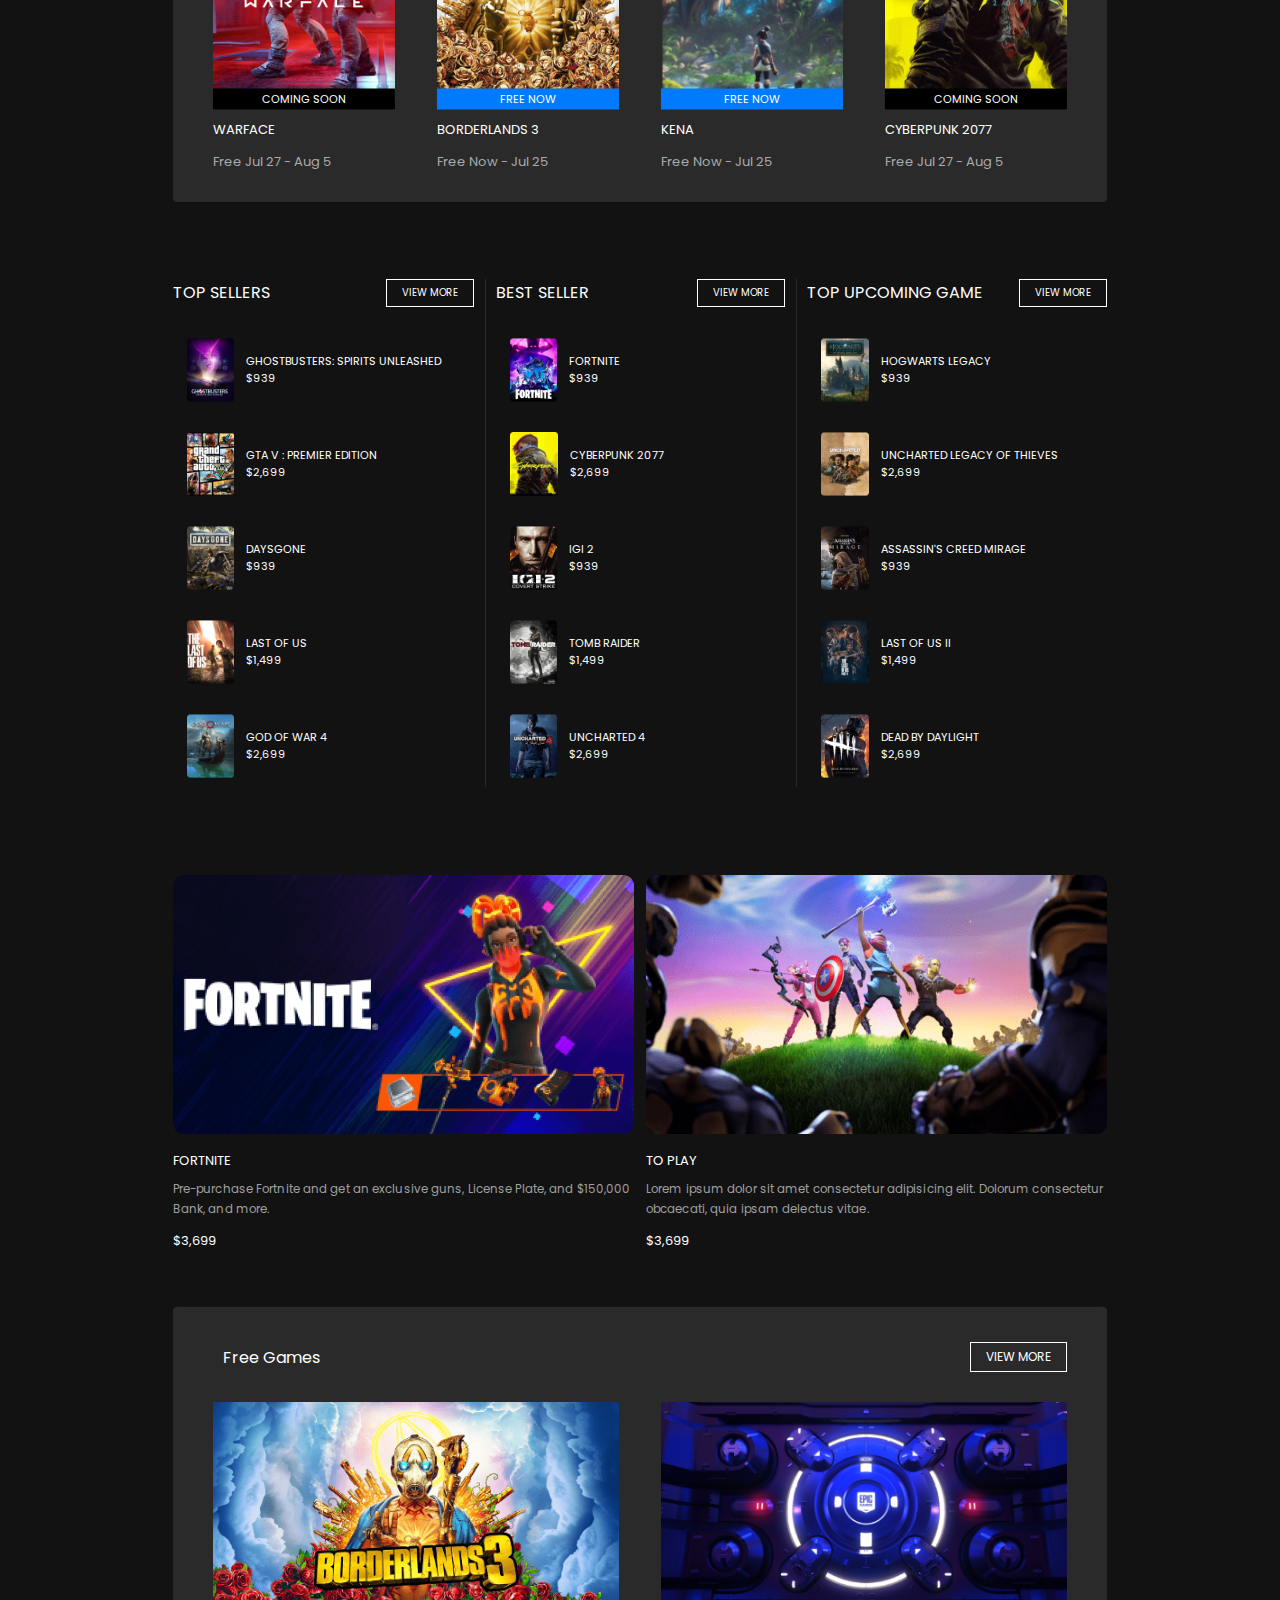
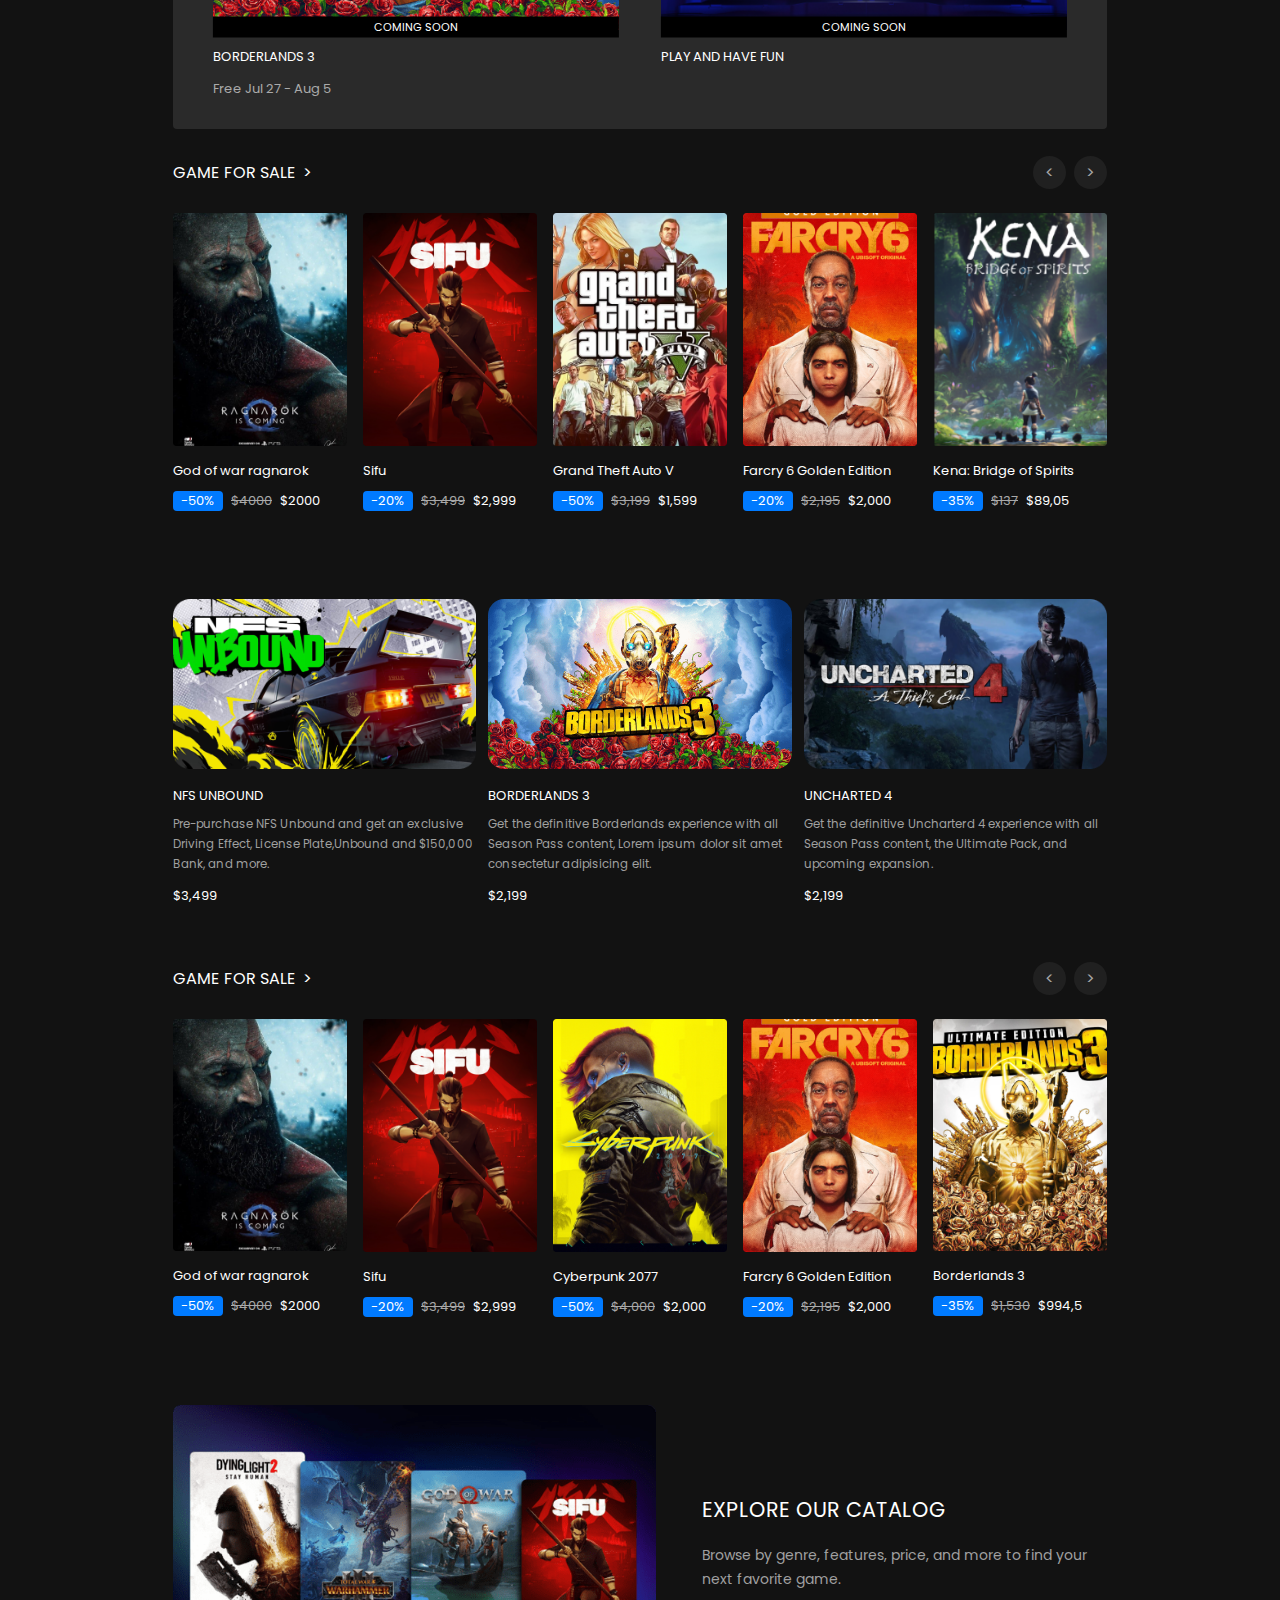
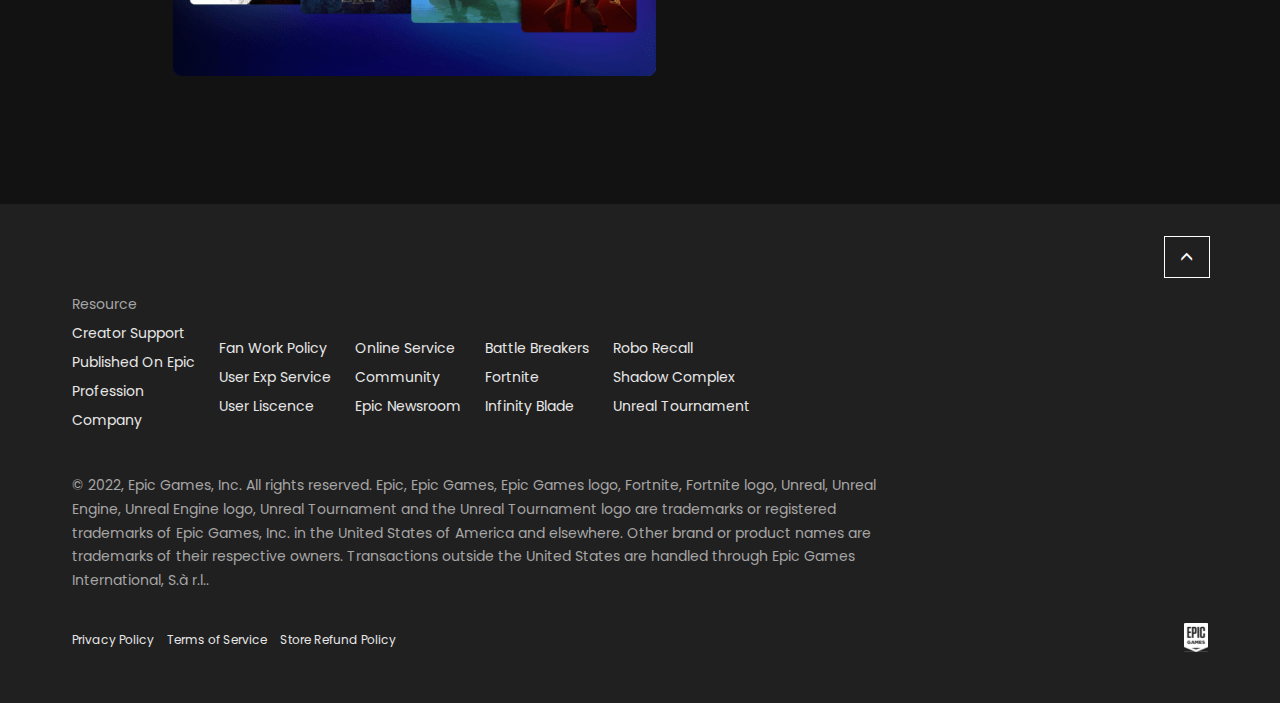
==== commit b6f01d27: "adding slide to home" ====
--- a/index.html
+++ b/index.html
@@ -98,6 +98,90 @@
           >
         </div>
 
+        <div class="wrapper-h">
+          <div class="home__content--mobile slide-h">
+            <div class="home__content--mobile-info">
+              <img
+                src="https://cdn2.unrealengine.com/egs-wbie-pub-sale-carousel-mobile-22-0406-1200x1600-b689697be05a.png?h=854&quality=medium&resize=1&w=640"
+                alt=""
+              />
+              <div class="home__content--mobile--info-text">
+                <span>PRE-PURCHASE AVAILABLE</span>
+                <p>
+                  Kratos now lives as a man in the realm of gods and monsters.
+                  nordic. It is in this cruel and unforgiving world that he must
+                  fight to survive
+                </p>
+                <a class="btn--white" href="#pre">Buy Now on Pre-Sale</a>
+              </div>
+            </div>
+
+            <div class="home__content--mobile-info">
+              <img
+                src="https://cdn2.unrealengine.com/egs-wbie-pub-sale-carousel-mobile-22-0406-1200x1600-b689697be05a.png?h=854&quality=medium&resize=1&w=640"
+                alt=""
+              />
+              <div class="home__content--mobile--info-text">
+                <span>PRE-PURCHASE AVAILABLE</span>
+                <p>
+                  Kratos now lives as a man in the realm of gods and monsters.
+                  nordic. It is in this cruel and unforgiving world that he must
+                  fight to survive
+                </p>
+                <a class="btn--white" href="#pre">Buy Now on Pre-Sale</a>
+              </div>
+            </div>
+
+            <div class="home__content--mobile-info">
+              <img
+                src="https://cdn2.unrealengine.com/egs-wbie-pub-sale-carousel-mobile-22-0406-1200x1600-b689697be05a.png?h=854&quality=medium&resize=1&w=640"
+                alt=""
+              />
+              <div class="home__content--mobile--info-text">
+                <span>PRE-PURCHASE AVAILABLE</span>
+                <p>
+                  Kratos now lives as a man in the realm of gods and monsters.
+                  nordic. It is in this cruel and unforgiving world that he must
+                  fight to survive
+                </p>
+                <a class="btn--white" href="#pre">Buy Now on Pre-Sale</a>
+              </div>
+            </div>
+
+            <div class="home__content--mobile-info">
+              <img
+                src="https://cdn2.unrealengine.com/egs-wbie-pub-sale-carousel-mobile-22-0406-1200x1600-b689697be05a.png?h=854&quality=medium&resize=1&w=640"
+                alt=""
+              />
+              <div class="home__content--mobile--info-text">
+                <span>PRE-PURCHASE AVAILABLE</span>
+                <p>
+                  Kratos now lives as a man in the realm of gods and monsters.
+                  nordic. It is in this cruel and unforgiving world that he must
+                  fight to survive
+                </p>
+                <a class="btn--white" href="#pre">Buy Now on Pre-Sale</a>
+              </div>
+            </div>
+
+            <div class="home__content--mobile-info">
+              <img
+                src="https://cdn2.unrealengine.com/egs-wbie-pub-sale-carousel-mobile-22-0406-1200x1600-b689697be05a.png?h=854&quality=medium&resize=1&w=640"
+                alt=""
+              />
+              <div class="home__content--mobile--info-text">
+                <span>PRE-PURCHASE AVAILABLE</span>
+                <p>
+                  Kratos now lives as a man in the realm of gods and monsters.
+                  nordic. It is in this cruel and unforgiving world that he must
+                  fight to survive
+                </p>
+                <a class="btn--white" href="#pre">Buy Now on Pre-Sale</a>
+              </div>
+            </div>
+          </div>
+        </div>
+
         <div class="home__content">
           <div class="home__content--info">
             <div>
@@ -212,8 +296,55 @@
         </div>
       </section>
 
-      <section class="group group__wrapper flex">
-        <div class="group__slide slide">
+      <section class="group wrapper-m1 flex">
+        <div class="group__mobile slide-m1">
+          <div class="group__mobile--container">
+            <a href="#d">
+              <img src="./img/produtos/produtos-item-2.png" alt="image game" />
+            </a>
+            <div class="group__mobile-container-info">
+              <h3>FIFA 23</h3>
+              <p>
+                FIFA 23 brings The World’s Game to the pitch, with HyperMotion2
+                Technology, men’s and women’s FIFA World Cup
+              </p>
+
+              <span>$3,699</span>
+            </div>
+          </div>
+
+          <div class="group__mobile--container">
+            <a href="#f">
+              <img src="./img/produtos/produtos-item-1.png" alt="image game" />
+            </a>
+            <div class="group__mobile-container-info">
+              <h3>NFS UNBOUND</h3>
+              <p>
+                Pre-purchase NFS Unbound and get an exclusive Driving Effect,
+                License Plate,Unbound and $150,000 Bank, and more.
+              </p>
+
+              <span>$3,499</span>
+            </div>
+          </div>
+
+          <div class="group__mobile--container">
+            <a href="#ff">
+              <img src="./img/produtos/produtos-item-3.png" alt="image game" />
+            </a>
+            <div class="group__mobile-container-info">
+              <h3>UNCHARTED 4</h3>
+              <p>
+                Get the definitive Uncharterd 4 experience with all Season Pass
+                content, the Ultimate Pack, and upcoming expansion.
+              </p>
+
+              <span>$2,199</span>
+            </div>
+          </div>
+        </div>
+        <!-- ////////////////////////////// -->
+        <div class="group__content">
           <div class="group__container">
             <a href="#f">
               <img src="./img/produtos/produtos-item-1.png" alt="image game" />
@@ -613,8 +744,59 @@
         </div>
       </section>
 
-      <section class="group-2 group__wrapper-2 flex">
-        <div class="group__slide-2 slide-2">
+      <section class="group wrapper-m2 flex">
+        <div class="group__mobile slide-m2">
+          <div class="group__mobile--container">
+            <a href="#ff">
+              <img
+                class="group__img"
+                src="./img/free-games/free-5.png"
+                alt="image game"
+              />
+            </a>
+            <div class="group__mobile-container-info">
+              <h3>Borderlands 3</h3>
+              <p>
+                Get the definitive Borderlands experience with all Season Pass
+                content, Lorem ipsum dolor sit amet consectetur adipisicing
+                elit.
+              </p>
+              <span>$2,199</span>
+            </div>
+          </div>
+
+          <div class="group__mobile--container">
+            <a href="#f">
+              <img src="./img/produtos/produtos-item-1.png" alt="image game" />
+            </a>
+            <div class="group__mobile-container-info">
+              <h3>NFS UNBOUND</h3>
+              <p>
+                Pre-purchase NFS Unbound and get an exclusive Driving Effect,
+                License Plate,Unbound and $150,000 Bank, and more.
+              </p>
+
+              <span>$3,499</span>
+            </div>
+          </div>
+
+          <div class="group__mobile--container">
+            <a href="#ff">
+              <img src="./img/produtos/produtos-item-3.png" alt="image game" />
+            </a>
+            <div class="group__mobile-container-info">
+              <h3>UNCHARTED 4</h3>
+              <p>
+                Get the definitive Uncharterd 4 experience with all Season Pass
+                content, the Ultimate Pack, and upcoming expansion.
+              </p>
+
+              <span>$2,199</span>
+            </div>
+          </div>
+        </div>
+
+        <div class="group__content">
           <div class="group__container">
             <a href="#ff">
               <img src="./img/produtos/produtos-item-1.png" alt="image game" />
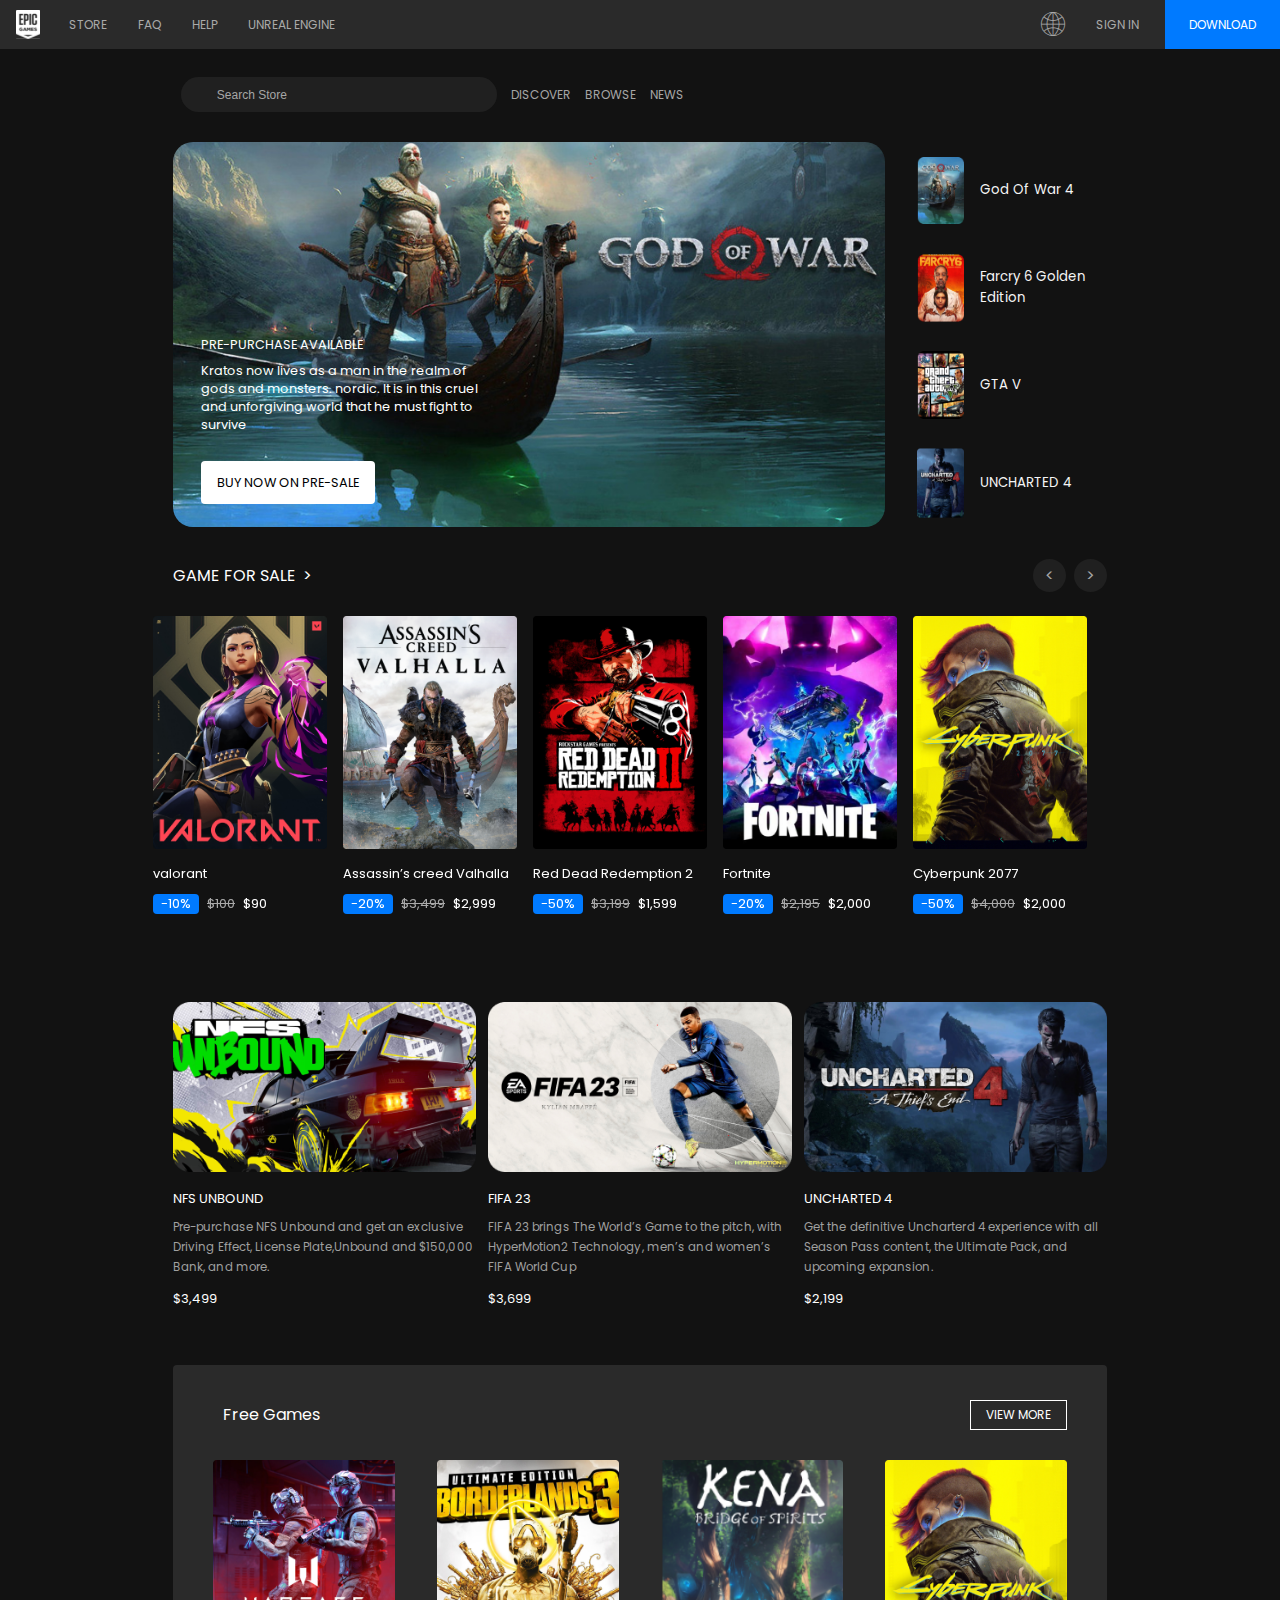
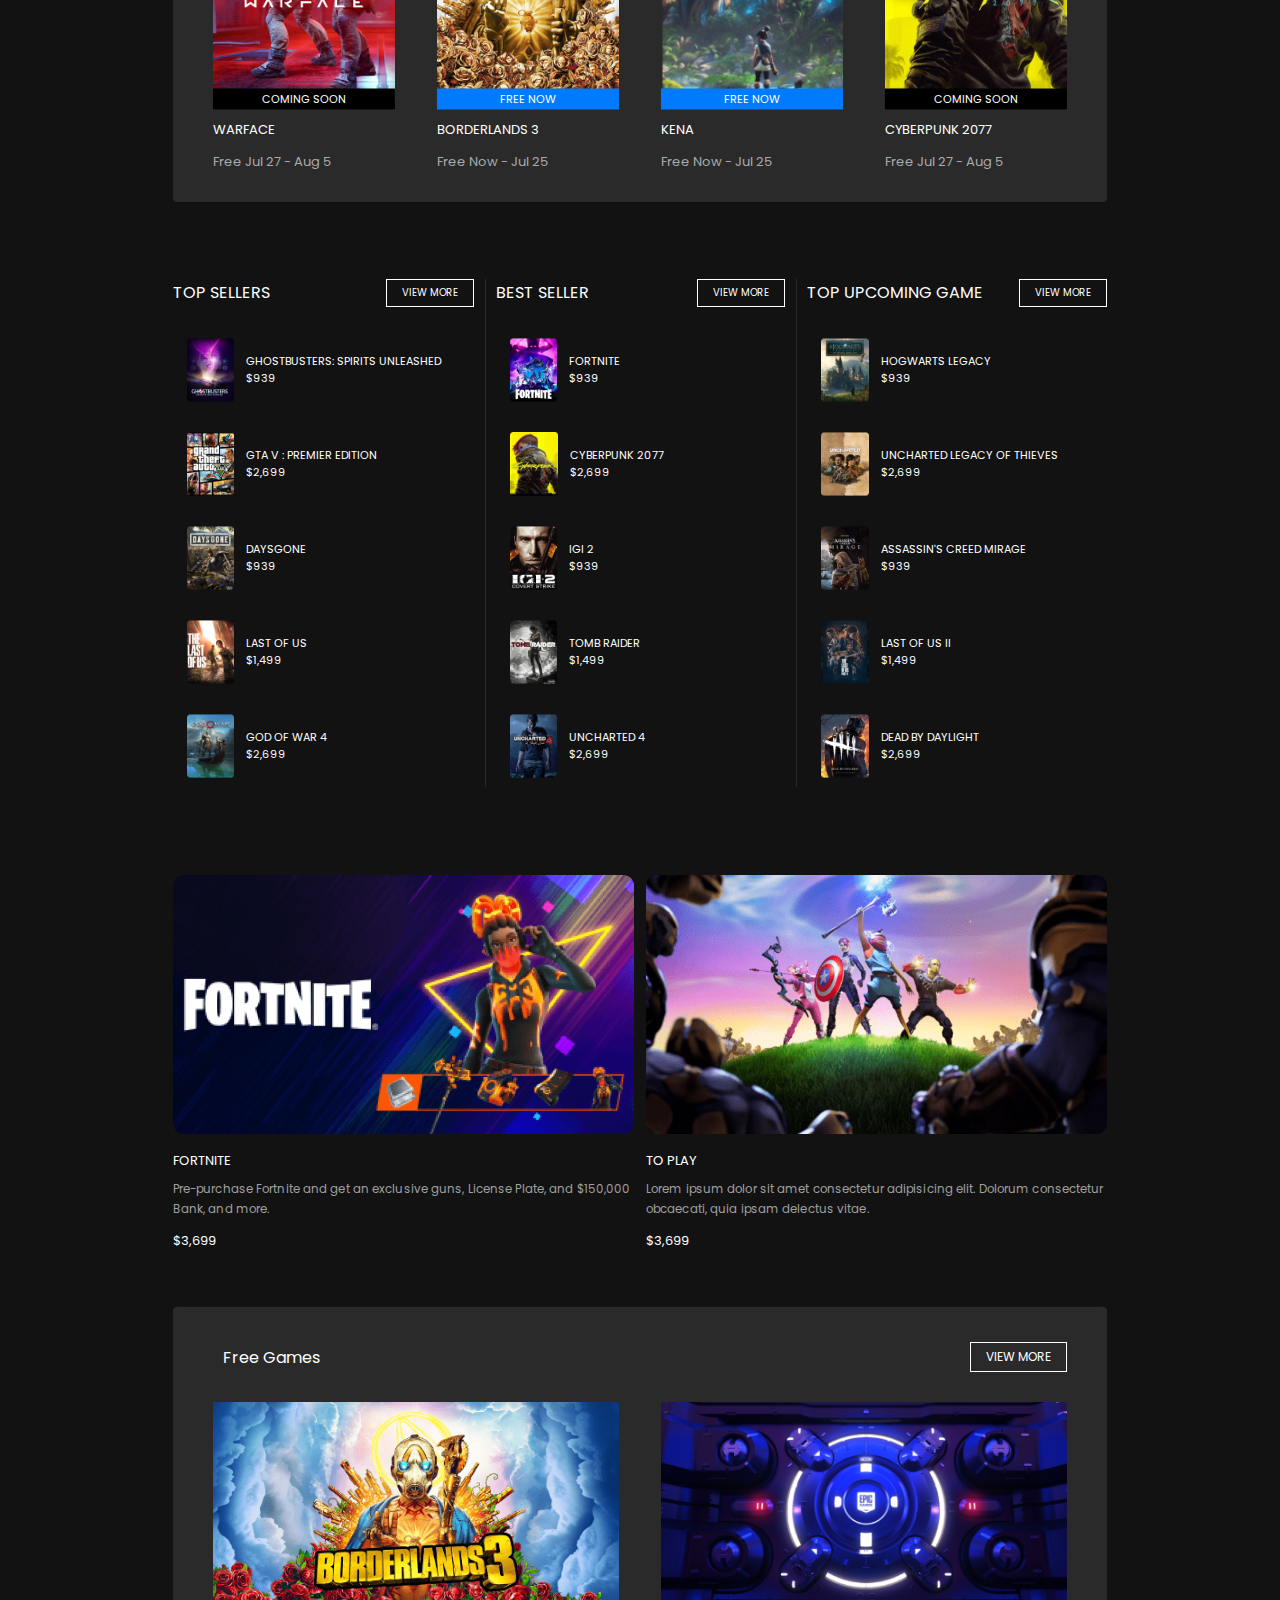
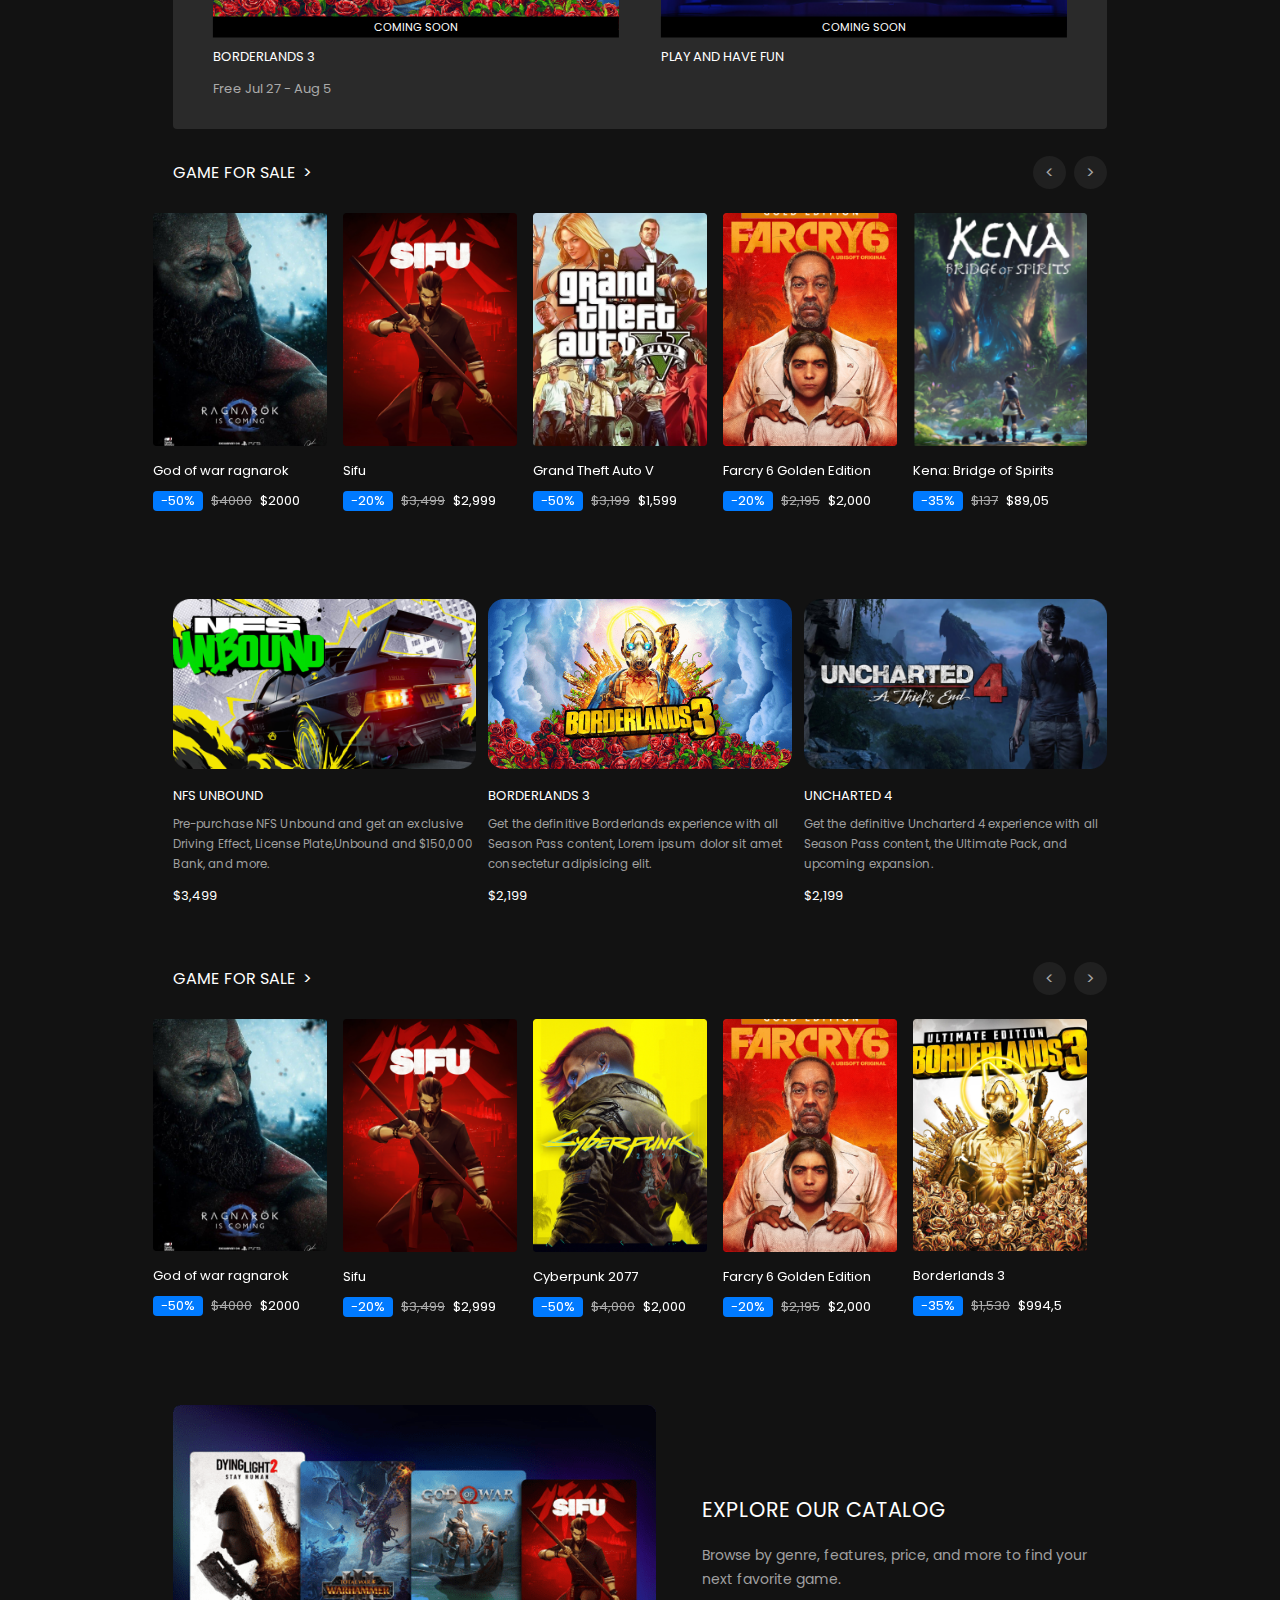
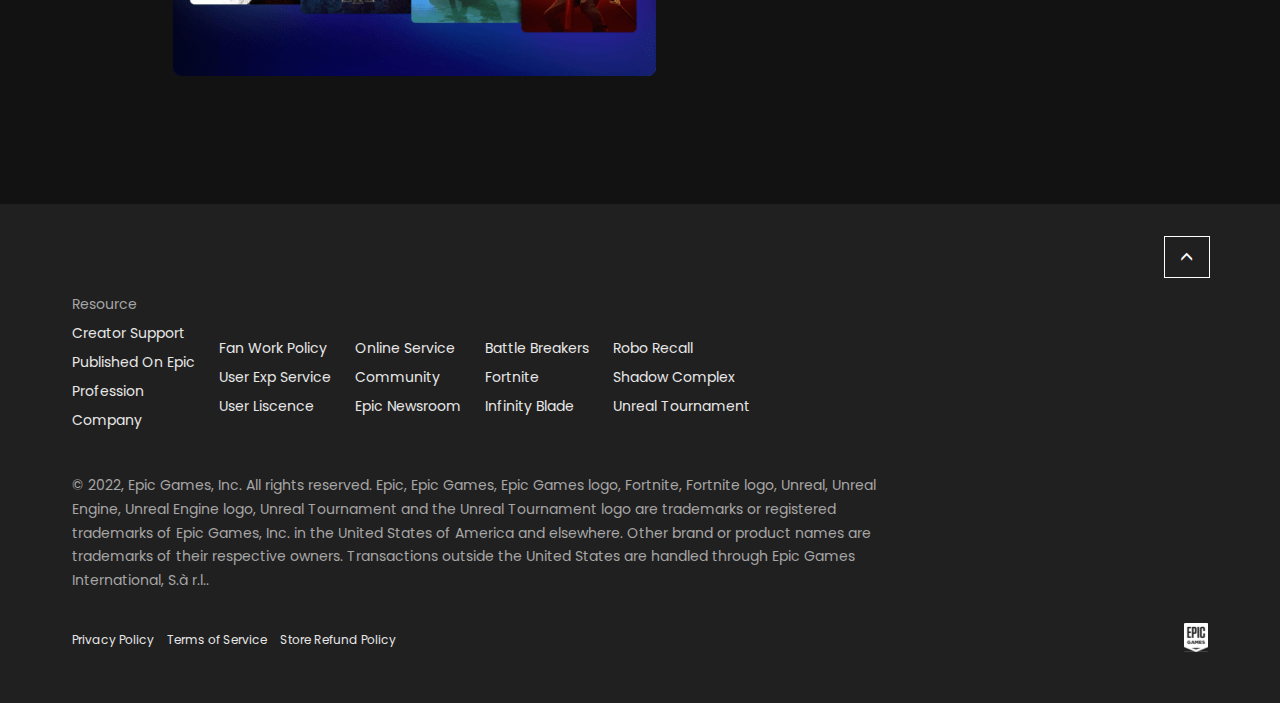
==== commit 48ccc5db: "commit game slide" ====
--- a/index.html
+++ b/index.html
@@ -233,64 +233,66 @@
           </div>
         </div>
 
-        <div class="games__game popular">
-          <div class="games__game--detalis">
-            <a href="#f">
-              <img src="./img/produtos/produtos-1.png" alt="${game.title}" />
-            </a>
-            <h4>valorant</h4>
-            <div class="games__game--detalis--price flex">
-              <span class="price-discount">-10%</span>
-              <span class="price-old">$100</span>
-              <span>$90</span>
-            </div>
-          </div>
-
-          <div class="games__game--detalis">
-            <a href="#f">
-              <img src="./img/produtos/produtos-2.png" alt="${game.title}" />
-            </a>
-            <h4>Assassin’s creed Valhalla</h4>
-            <div class="games__game--detalis--price flex">
-              <span class="price-discount">-20%</span>
-              <span class="price-old">$3,499</span>
-              <span>$2,999</span>
-            </div>
-          </div>
-
-          <div class="games__game--detalis">
-            <a href="#f">
-              <img src="./img/produtos/produtos-3.png" alt="${game.title}" />
-            </a>
-            <h4>Red Dead Redemption 2</h4>
-            <div class="games__game--detalis--price flex">
-              <span class="price-discount">-50%</span>
-              <span class="price-old">$3,199</span>
-              <span>$1,599</span>
-            </div>
-          </div>
-
-          <div class="games__game--detalis">
-            <a href="#f">
-              <img src="./img/produtos/produtos-4.png" alt="${game.title}" />
-            </a>
-            <h4>Fortnite</h4>
-            <div class="games__game--detalis--price flex">
-              <span class="price-discount">-20%</span>
-              <span class="price-old">$2,195</span>
-              <span>$2,000</span>
-            </div>
-          </div>
-
-          <div class="games__game--detalis">
-            <a href="#f">
-              <img src="./img/produtos/produtos-5.png" alt="${game.title}" />
-            </a>
-            <h4>Cyberpunk 2077</h4>
-            <div class="games__game--detalis--price flex">
-              <span class="price-discount">-50%</span>
-              <span class="price-old">$4,000</span>
-              <span>$2,000</span>
+        <div class="wrapper-g1">
+          <div class="games__game slide-g1">
+            <div class="games__game--detalis">
+              <a href="#f">
+                <img src="./img/produtos/produtos-1.png" alt="${game.title}" />
+              </a>
+              <h4>valorant</h4>
+              <div class="games__game--detalis--price flex">
+                <span class="price-discount">-10%</span>
+                <span class="price-old">$100</span>
+                <span>$90</span>
+              </div>
+            </div>
+
+            <div class="games__game--detalis">
+              <a href="#f">
+                <img src="./img/produtos/produtos-2.png" alt="${game.title}" />
+              </a>
+              <h4>Assassin’s creed Valhalla</h4>
+              <div class="games__game--detalis--price flex">
+                <span class="price-discount">-20%</span>
+                <span class="price-old">$3,499</span>
+                <span>$2,999</span>
+              </div>
+            </div>
+
+            <div class="games__game--detalis">
+              <a href="#f">
+                <img src="./img/produtos/produtos-3.png" alt="${game.title}" />
+              </a>
+              <h4>Red Dead Redemption 2</h4>
+              <div class="games__game--detalis--price flex">
+                <span class="price-discount">-50%</span>
+                <span class="price-old">$3,199</span>
+                <span>$1,599</span>
+              </div>
+            </div>
+
+            <div class="games__game--detalis">
+              <a href="#f">
+                <img src="./img/produtos/produtos-4.png" alt="${game.title}" />
+              </a>
+              <h4>Fortnite</h4>
+              <div class="games__game--detalis--price flex">
+                <span class="price-discount">-20%</span>
+                <span class="price-old">$2,195</span>
+                <span>$2,000</span>
+              </div>
+            </div>
+
+            <div class="games__game--detalis">
+              <a href="#f">
+                <img src="./img/produtos/produtos-5.png" alt="${game.title}" />
+              </a>
+              <h4>Cyberpunk 2077</h4>
+              <div class="games__game--detalis--price flex">
+                <span class="price-discount">-50%</span>
+                <span class="price-old">$4,000</span>
+                <span>$2,000</span>
+              </div>
             </div>
           </div>
         </div>
@@ -681,64 +683,66 @@
           </div>
         </div>
 
-        <div class="games__game popular">
-          <div class="games__game--detalis">
-            <a href="#f">
-              <img src="./img/produtos/produtos-6.png" alt="${game.title}" />
-            </a>
-            <h4>God of war ragnarok</h4>
-            <div class="games__game--detalis--price flex">
-              <span class="price-discount">-50%</span>
-              <span class="price-old">$4000</span>
-              <span>$2000</span>
-            </div>
-          </div>
-
-          <div class="games__game--detalis">
-            <a href="#f">
-              <img src="./img/produtos/produtos-9.png" alt="${game.title}" />
-            </a>
-            <h4>Sifu</h4>
-            <div class="games__game--detalis--price flex">
-              <span class="price-discount">-20%</span>
-              <span class="price-old">$3,499</span>
-              <span>$2,999</span>
-            </div>
-          </div>
-
-          <div class="games__game--detalis">
-            <a href="#f">
-              <img src="./img/produtos/produtos-8.png" alt="${game.title}" />
-            </a>
-            <h4>Grand Theft Auto V</h4>
-            <div class="games__game--detalis--price flex">
-              <span class="price-discount">-50%</span>
-              <span class="price-old">$3,199</span>
-              <span>$1,599</span>
-            </div>
-          </div>
-
-          <div class="games__game--detalis">
-            <a href="#f">
-              <img src="./img/produtos/produtos-10.png" alt="${game.title}" />
-            </a>
-            <h4>Farcry 6 Golden Edition</h4>
-            <div class="games__game--detalis--price flex">
-              <span class="price-discount">-20%</span>
-              <span class="price-old">$2,195</span>
-              <span>$2,000</span>
-            </div>
-          </div>
-
-          <div class="games__game--detalis">
-            <a href="#f">
-              <img src="./img/produtos/produtos-7.png" alt="${game.title}" />
-            </a>
-            <h4>Kena: Bridge of Spirits</h4>
-            <div class="games__game--detalis--price flex">
-              <span class="price-discount">-35%</span>
-              <span class="price-old">$137</span>
-              <span>$89,05</span>
+        <div class="wrapper-g2">
+          <div class="games__game slide-g2">
+            <div class="games__game--detalis">
+              <a href="#f">
+                <img src="./img/produtos/produtos-6.png" alt="${game.title}" />
+              </a>
+              <h4>God of war ragnarok</h4>
+              <div class="games__game--detalis--price flex">
+                <span class="price-discount">-50%</span>
+                <span class="price-old">$4000</span>
+                <span>$2000</span>
+              </div>
+            </div>
+
+            <div class="games__game--detalis">
+              <a href="#f">
+                <img src="./img/produtos/produtos-9.png" alt="${game.title}" />
+              </a>
+              <h4>Sifu</h4>
+              <div class="games__game--detalis--price flex">
+                <span class="price-discount">-20%</span>
+                <span class="price-old">$3,499</span>
+                <span>$2,999</span>
+              </div>
+            </div>
+
+            <div class="games__game--detalis">
+              <a href="#f">
+                <img src="./img/produtos/produtos-8.png" alt="${game.title}" />
+              </a>
+              <h4>Grand Theft Auto V</h4>
+              <div class="games__game--detalis--price flex">
+                <span class="price-discount">-50%</span>
+                <span class="price-old">$3,199</span>
+                <span>$1,599</span>
+              </div>
+            </div>
+
+            <div class="games__game--detalis">
+              <a href="#f">
+                <img src="./img/produtos/produtos-10.png" alt="${game.title}" />
+              </a>
+              <h4>Farcry 6 Golden Edition</h4>
+              <div class="games__game--detalis--price flex">
+                <span class="price-discount">-20%</span>
+                <span class="price-old">$2,195</span>
+                <span>$2,000</span>
+              </div>
+            </div>
+
+            <div class="games__game--detalis">
+              <a href="#f">
+                <img src="./img/produtos/produtos-7.png" alt="${game.title}" />
+              </a>
+              <h4>Kena: Bridge of Spirits</h4>
+              <div class="games__game--detalis--price flex">
+                <span class="price-discount">-35%</span>
+                <span class="price-old">$137</span>
+                <span>$89,05</span>
+              </div>
             </div>
           </div>
         </div>
@@ -855,64 +859,66 @@
           </div>
         </div>
 
-        <div class="games__game popular">
-          <div class="games__game--detalis">
-            <a href="#f">
-              <img src="./img/produtos/produtos-6.png" alt="${game.title}" />
-            </a>
-            <h4>God of war ragnarok</h4>
-            <div class="games__game--detalis--price flex">
-              <span class="price-discount">-50%</span>
-              <span class="price-old">$4000</span>
-              <span>$2000</span>
-            </div>
-          </div>
-
-          <div class="games__game--detalis">
-            <a href="#f">
-              <img src="./img/produtos/produtos-9.png" alt="${game.title}" />
-            </a>
-            <h4>Sifu</h4>
-            <div class="games__game--detalis--price flex">
-              <span class="price-discount">-20%</span>
-              <span class="price-old">$3,499</span>
-              <span>$2,999</span>
-            </div>
-          </div>
-
-          <div class="games__game--detalis">
-            <a href="#f">
-              <img src="./img/produtos/produtos-5.png" alt="${game.title}" />
-            </a>
-            <h4>Cyberpunk 2077</h4>
-            <div class="games__game--detalis--price flex">
-              <span class="price-discount">-50%</span>
-              <span class="price-old">$4,000</span>
-              <span>$2,000</span>
-            </div>
-          </div>
-
-          <div class="games__game--detalis">
-            <a href="#f">
-              <img src="./img/produtos/produtos-10.png" alt="${game.title}" />
-            </a>
-            <h4>Farcry 6 Golden Edition</h4>
-            <div class="games__game--detalis--price flex">
-              <span class="price-discount">-20%</span>
-              <span class="price-old">$2,195</span>
-              <span>$2,000</span>
-            </div>
-          </div>
-
-          <div class="games__game--detalis">
-            <a href="#f">
-              <img src="./img/produtos/produtos-12.png" alt="${game.title}" />
-            </a>
-            <h4>Borderlands 3</h4>
-            <div class="games__game--detalis--price flex">
-              <span class="price-discount">-35%</span>
-              <span class="price-old">$1,530</span>
-              <span>$994,5</span>
+        <div class="wrapper-g3">
+          <div class="games__game slide-g3">
+            <div class="games__game--detalis">
+              <a href="#f">
+                <img src="./img/produtos/produtos-6.png" alt="${game.title}" />
+              </a>
+              <h4>God of war ragnarok</h4>
+              <div class="games__game--detalis--price flex">
+                <span class="price-discount">-50%</span>
+                <span class="price-old">$4000</span>
+                <span>$2000</span>
+              </div>
+            </div>
+
+            <div class="games__game--detalis">
+              <a href="#f">
+                <img src="./img/produtos/produtos-9.png" alt="${game.title}" />
+              </a>
+              <h4>Sifu</h4>
+              <div class="games__game--detalis--price flex">
+                <span class="price-discount">-20%</span>
+                <span class="price-old">$3,499</span>
+                <span>$2,999</span>
+              </div>
+            </div>
+
+            <div class="games__game--detalis">
+              <a href="#f">
+                <img src="./img/produtos/produtos-5.png" alt="${game.title}" />
+              </a>
+              <h4>Cyberpunk 2077</h4>
+              <div class="games__game--detalis--price flex">
+                <span class="price-discount">-50%</span>
+                <span class="price-old">$4,000</span>
+                <span>$2,000</span>
+              </div>
+            </div>
+
+            <div class="games__game--detalis">
+              <a href="#f">
+                <img src="./img/produtos/produtos-10.png" alt="${game.title}" />
+              </a>
+              <h4>Farcry 6 Golden Edition</h4>
+              <div class="games__game--detalis--price flex">
+                <span class="price-discount">-20%</span>
+                <span class="price-old">$2,195</span>
+                <span>$2,000</span>
+              </div>
+            </div>
+
+            <div class="games__game--detalis">
+              <a href="#f">
+                <img src="./img/produtos/produtos-12.png" alt="${game.title}" />
+              </a>
+              <h4>Borderlands 3</h4>
+              <div class="games__game--detalis--price flex">
+                <span class="price-discount">-35%</span>
+                <span class="price-old">$1,530</span>
+                <span>$994,5</span>
+              </div>
             </div>
           </div>
         </div>
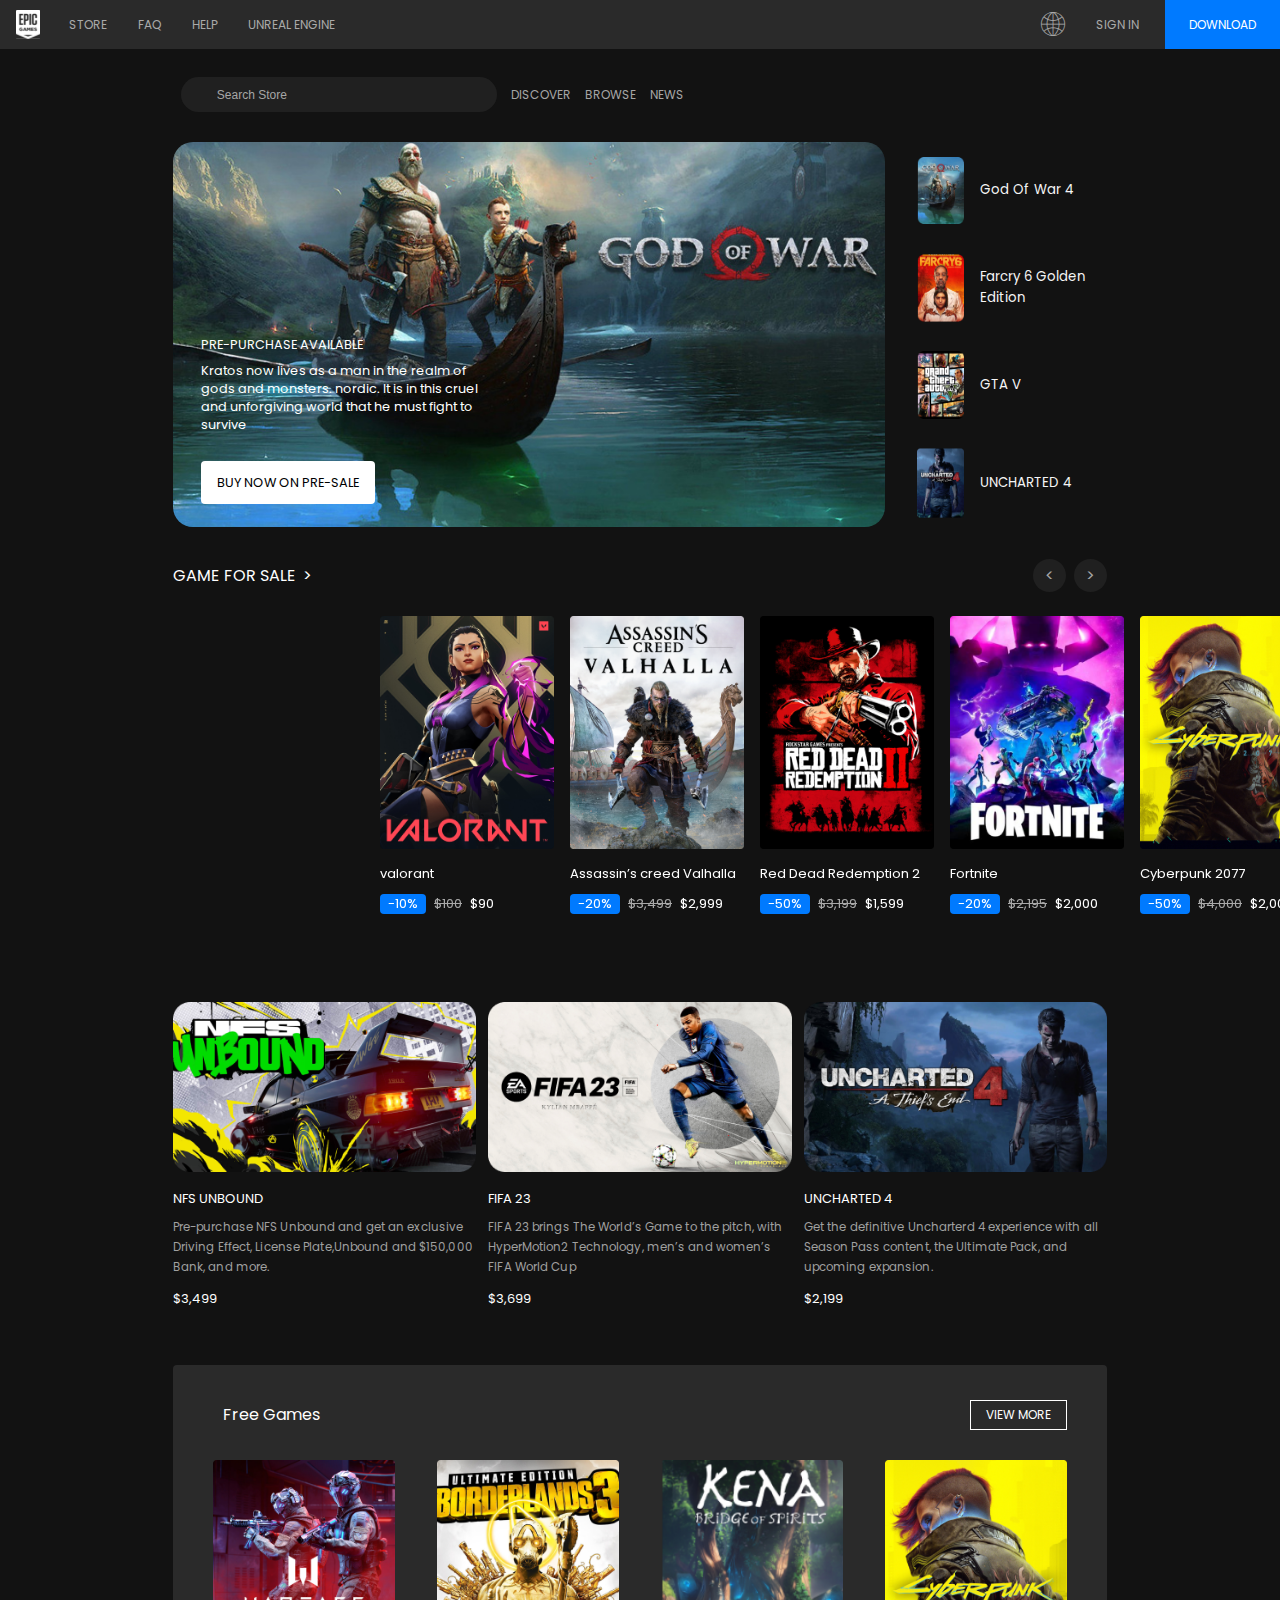
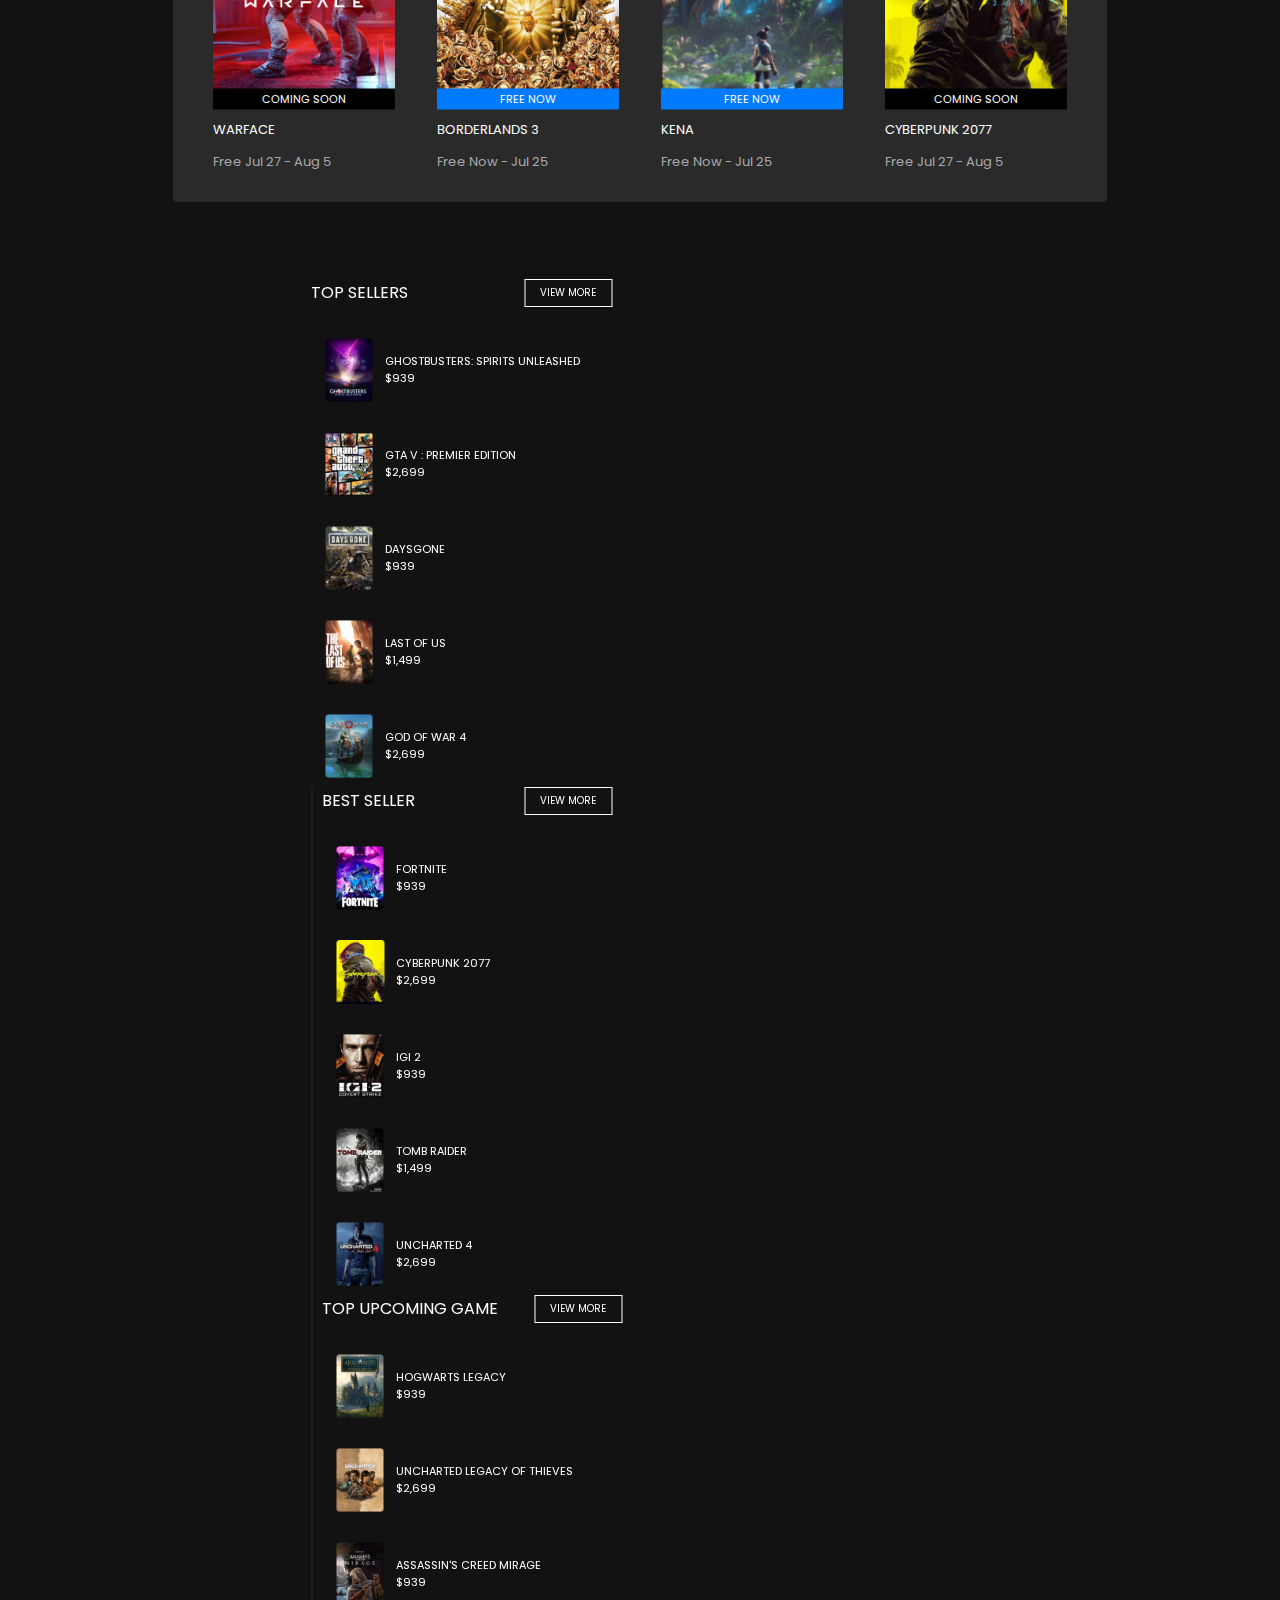
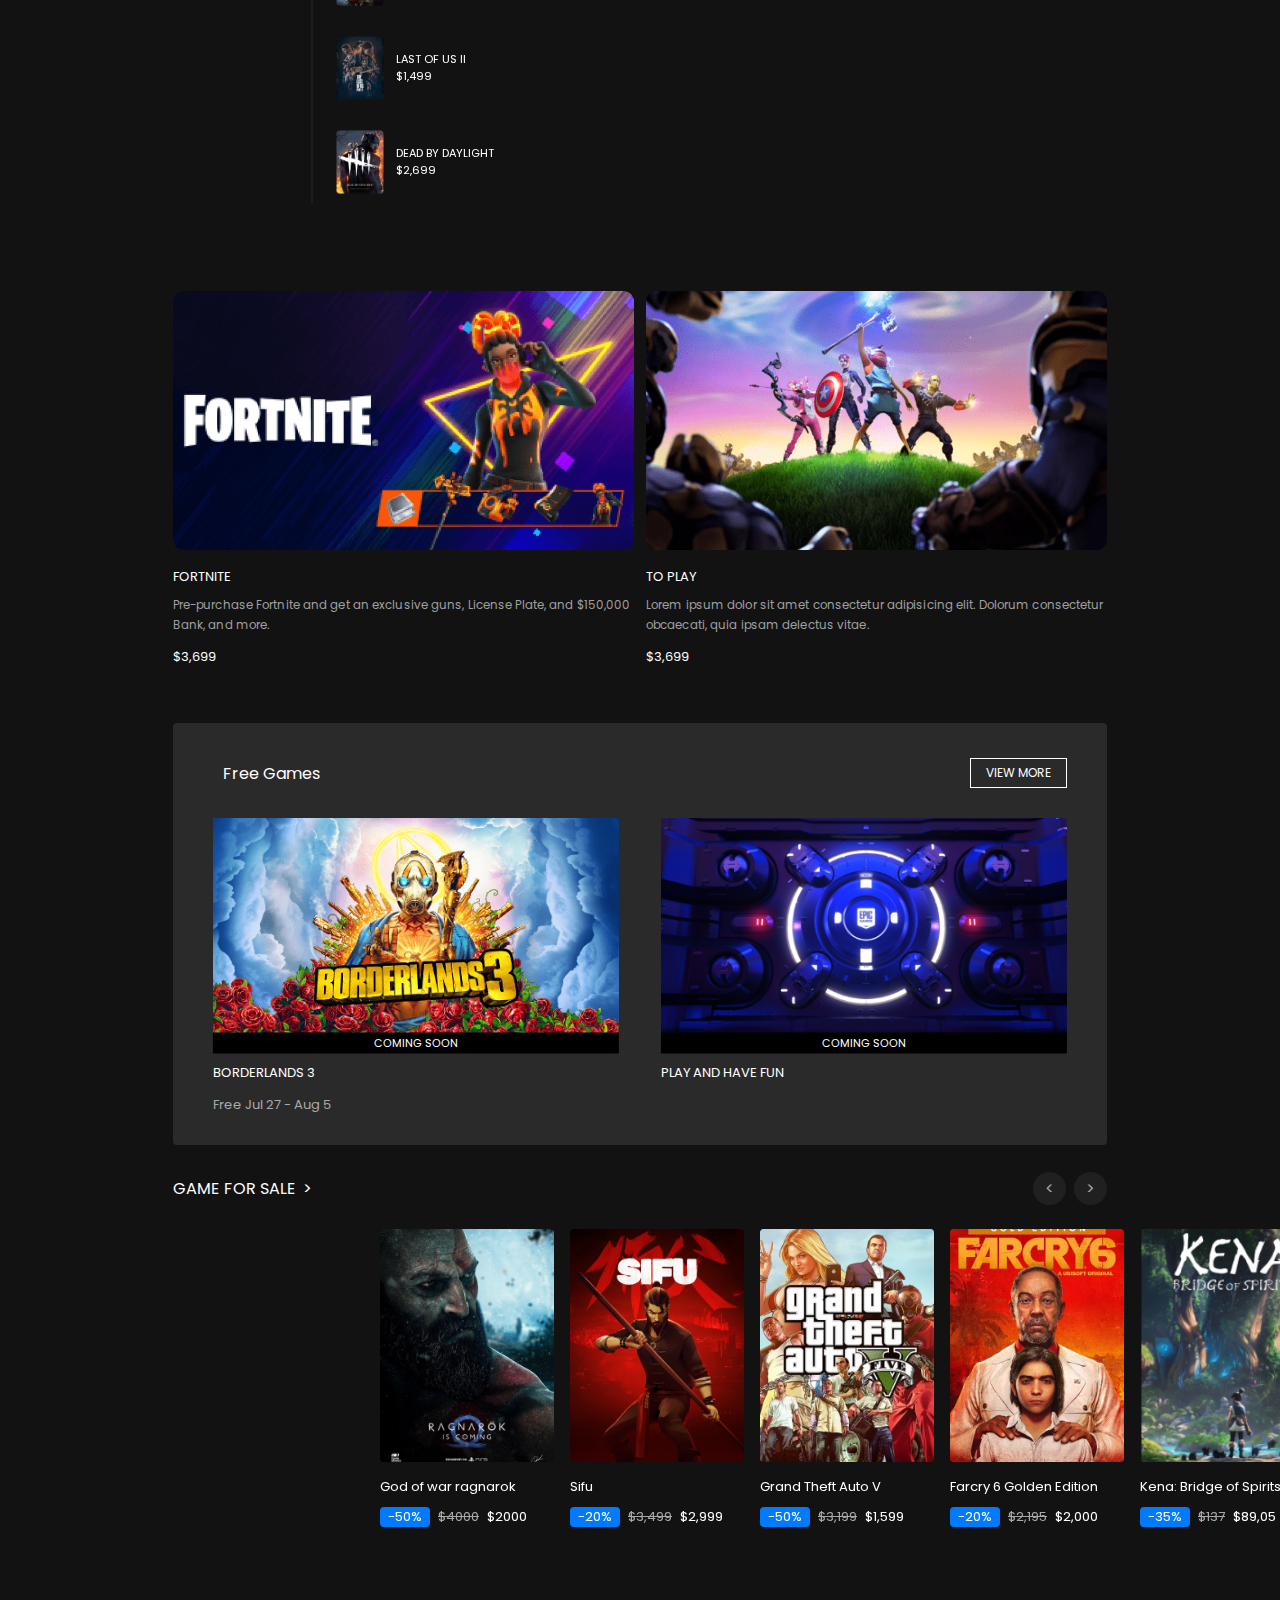
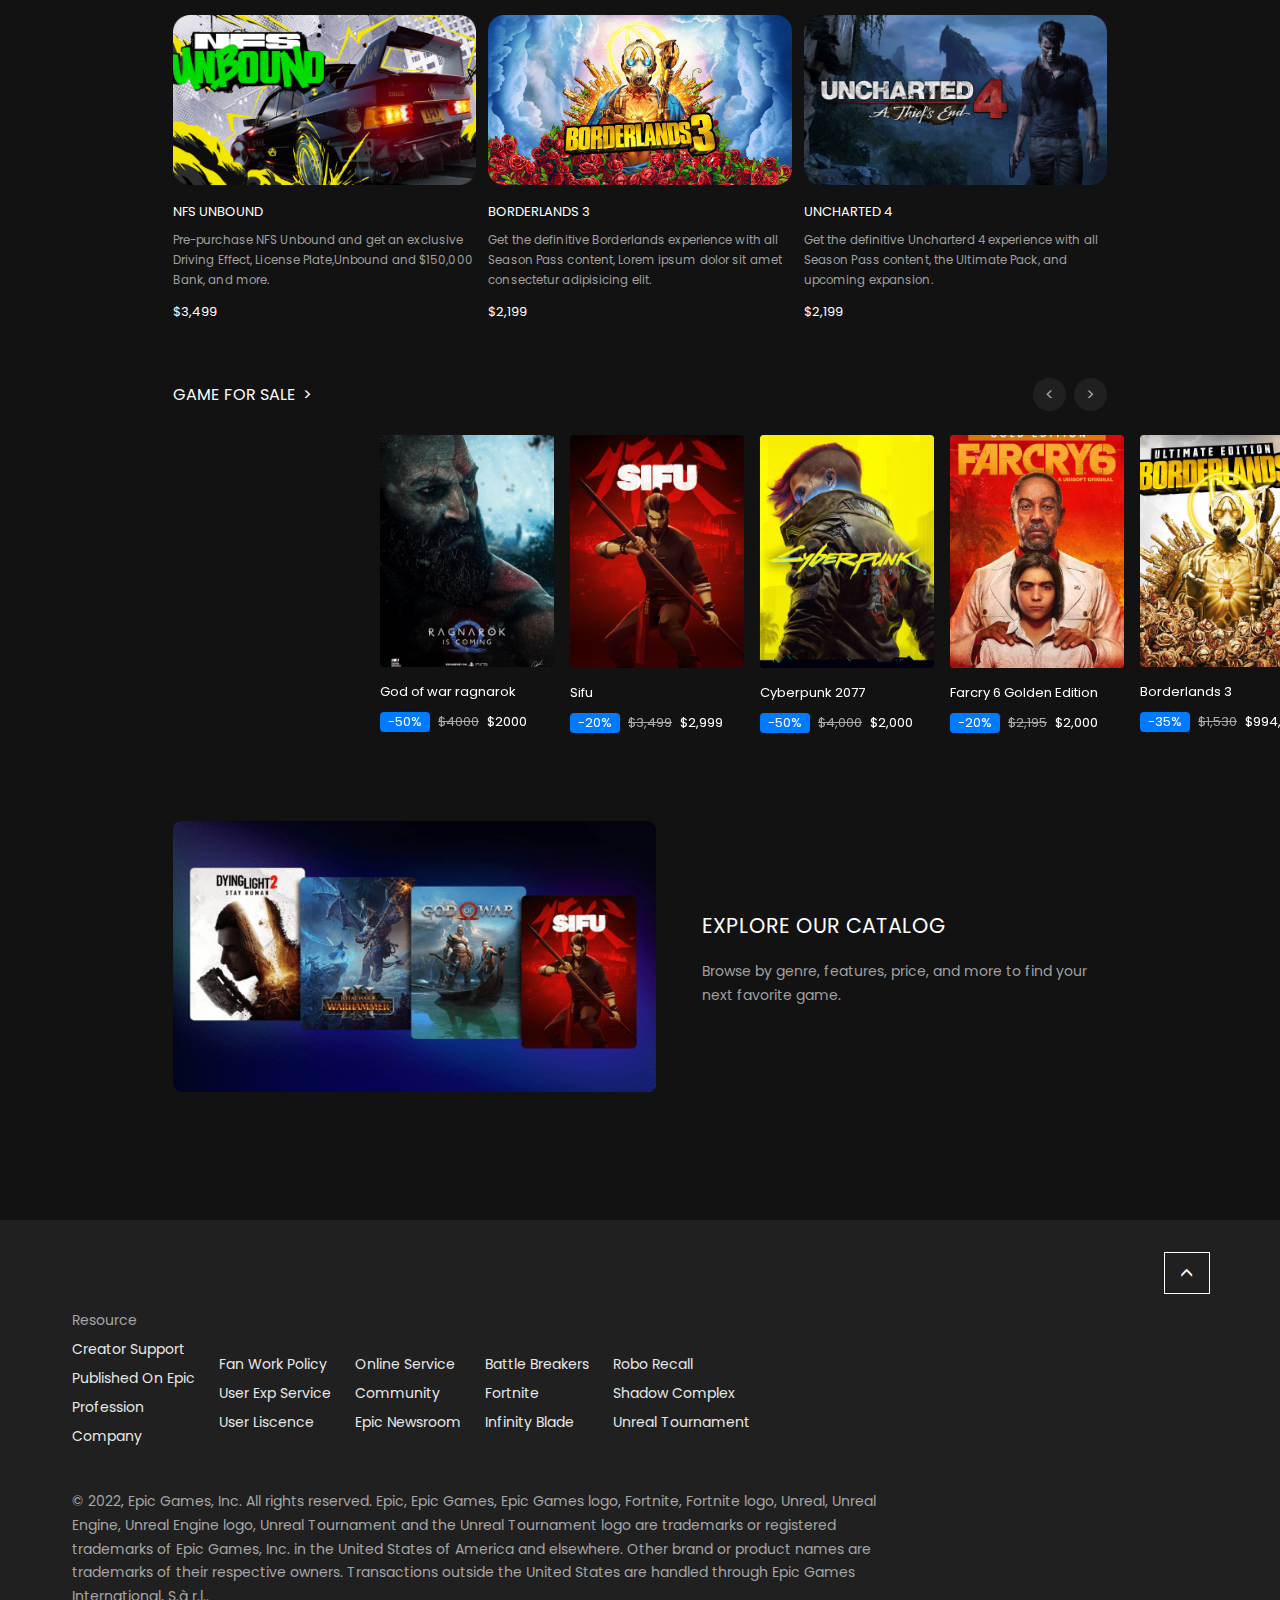
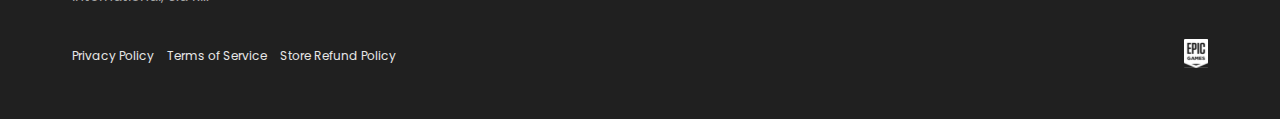
==== commit 98aa88cc: "adding slide to list" ====
--- a/index.html
+++ b/index.html
@@ -437,173 +437,175 @@
         </div>
       </section>
 
-      <section class="list">
-        <div class="list__games">
-          <div class="list__games--heading flex">
-            <h2>Top Sellers</h2>
-            <a href="#list" class="btn-t">view More</a>
-          </div>
-
-          <div class="list__games--container">
-            <div class="list__games--game flex">
-              <img src="./img/list-game/list-img-1.png " alt="image game" />
-              <div class="list__games--game-title">
-                <h4>Ghostbusters: Spirits Unleashed</h4>
-                <span>$939</span>
-              </div>
-            </div>
-          </div>
-
-          <div class="list__games--container">
-            <div class="list__games--game flex">
-              <img src="./img/list-game/list-img-2.png " alt="image game" />
-              <div class="list__games--game-title">
-                <h4>GTA V : Premier edition</h4>
-                <span>$2,699</span>
-              </div>
-            </div>
-          </div>
-
-          <div class="list__games--container">
-            <div class="list__games--game flex">
-              <img src="./img/list-game/list-img-3.png " alt="image game" />
-              <div class="list__games--game-title">
-                <h4>Daysgone</h4>
-                <span>$939</span>
-              </div>
-            </div>
-          </div>
-
-          <div class="list__games--container">
-            <div class="list__games--game flex">
-              <img src="./img/list-game/list-img-4.png " alt="image game" />
-              <div class="list__games--game-title">
-                <h4>Last of Us</h4>
-                <span>$1,499</span>
-              </div>
-            </div>
-          </div>
-
-          <div class="list__games--container">
-            <div class="list__games--game flex">
-              <img src="./img/list-game/list-img-5.png " alt="image game" />
-              <div class="list__games--game-title">
-                <h4>God of War 4</h4>
-                <span>$2,699</span>
-              </div>
-            </div>
-          </div>
-        </div>
-
-        <div class="list__games">
-          <div class="list__games--heading flex">
-            <h2>Best Seller</h2>
-            <a href="#list" class="btn-t">view More</a>
-          </div>
-
-          <div class="list__games--container">
-            <div class="list__games--game flex">
-              <img src="./img/list-game/list-img-6.png " alt="image game" />
-              <div class="list__games--game-title">
-                <h4>Fortnite</h4>
-                <span>$939</span>
-              </div>
-            </div>
-          </div>
-
-          <div class="list__games--container">
-            <div class="list__games--game flex">
-              <img src="./img/list-game/list-img-7.png " alt="image game" />
-              <div class="list__games--game-title">
-                <h4>cyberpunk 2077</h4>
-                <span>$2,699</span>
-              </div>
-            </div>
-          </div>
-
-          <div class="list__games--container">
-            <div class="list__games--game flex">
-              <img src="./img/list-game/list-img-8.png " alt="image game" />
-              <div class="list__games--game-title">
-                <h4>IGI 2</h4>
-                <span>$939</span>
-              </div>
-            </div>
-          </div>
-
-          <div class="list__games--container">
-            <div class="list__games--game flex">
-              <img src="./img/list-game/list-img-9.png " alt="image game" />
-              <div class="list__games--game-title">
-                <h4>Tomb Raider</h4>
-                <span>$1,499</span>
-              </div>
-            </div>
-          </div>
-
-          <div class="list__games--container">
-            <div class="list__games--game flex">
-              <img src="./img/list-game/list-img-10.png " alt="image game" />
-              <div class="list__games--game-title">
-                <h4>Uncharted 4</h4>
-                <span>$2,699</span>
-              </div>
-            </div>
-          </div>
-        </div>
-
-        <div class="list__games">
-          <div class="list__games--heading flex">
-            <h2>Top Upcoming game</h2>
-            <a href="#list" class="btn-t">view More</a>
-          </div>
-
-          <div class="list__games--container">
-            <div class="list__games--game flex">
-              <img src="./img/list-game/list-img-11.png " alt="image game" />
-              <div class="list__games--game-title">
-                <h4>Hogwarts Legacy</h4>
-                <span>$939</span>
-              </div>
-            </div>
-          </div>
-
-          <div class="list__games--container">
-            <div class="list__games--game flex">
-              <img src="./img/list-game/list-img-12.png " alt="image game" />
-              <div class="list__games--game-title">
-                <h4>Uncharted Legacy of Thieves</h4>
-                <span>$2,699</span>
-              </div>
-            </div>
-          </div>
-
-          <div class="list__games--container">
-            <div class="list__games--game flex">
-              <img src="./img/list-game/list-img-13.png " alt="image game" />
-              <div class="list__games--game-title">
-                <h4>Assassin's Creed Mirage</h4>
-                <span>$939</span>
-              </div>
-            </div>
-          </div>
-
-          <div class="list__games--container">
-            <div class="list__games--game flex">
-              <img src="./img/list-game/list-img-14.png " alt="image game" />
-              <div class="list__games--game-title">
-                <h4>Last of Us II</h4>
-                <span>$1,499</span>
-              </div>
-            </div>
-          </div>
-
-          <div class="list__games--container">
-            <div class="list__games--game flex">
-              <img src="./img/list-game/list-img-15.png " alt="image game" />
-              <div class="list__games--game-title">
-                <h4>Dead by Daylight</h4>
-                <span>$2,699</span>
+      <section class="list wrapper-l">
+        <div class="slide-l">
+          <div class="list__games">
+            <div class="list__games--heading flex">
+              <h2>Top Sellers</h2>
+              <a href="#list" class="btn-t">view More</a>
+            </div>
+
+            <div class="list__games--container">
+              <div class="list__games--game flex">
+                <img src="./img/list-game/list-img-1.png " alt="image game" />
+                <div class="list__games--game-title">
+                  <h4>Ghostbusters: Spirits Unleashed</h4>
+                  <span>$939</span>
+                </div>
+              </div>
+            </div>
+
+            <div class="list__games--container">
+              <div class="list__games--game flex">
+                <img src="./img/list-game/list-img-2.png " alt="image game" />
+                <div class="list__games--game-title">
+                  <h4>GTA V : Premier edition</h4>
+                  <span>$2,699</span>
+                </div>
+              </div>
+            </div>
+
+            <div class="list__games--container">
+              <div class="list__games--game flex">
+                <img src="./img/list-game/list-img-3.png " alt="image game" />
+                <div class="list__games--game-title">
+                  <h4>Daysgone</h4>
+                  <span>$939</span>
+                </div>
+              </div>
+            </div>
+
+            <div class="list__games--container">
+              <div class="list__games--game flex">
+                <img src="./img/list-game/list-img-4.png " alt="image game" />
+                <div class="list__games--game-title">
+                  <h4>Last of Us</h4>
+                  <span>$1,499</span>
+                </div>
+              </div>
+            </div>
+
+            <div class="list__games--container">
+              <div class="list__games--game flex">
+                <img src="./img/list-game/list-img-5.png " alt="image game" />
+                <div class="list__games--game-title">
+                  <h4>God of War 4</h4>
+                  <span>$2,699</span>
+                </div>
+              </div>
+            </div>
+          </div>
+
+          <div class="list__games">
+            <div class="list__games--heading flex">
+              <h2>Best Seller</h2>
+              <a href="#list" class="btn-t">view More</a>
+            </div>
+
+            <div class="list__games--container">
+              <div class="list__games--game flex">
+                <img src="./img/list-game/list-img-6.png " alt="image game" />
+                <div class="list__games--game-title">
+                  <h4>Fortnite</h4>
+                  <span>$939</span>
+                </div>
+              </div>
+            </div>
+
+            <div class="list__games--container">
+              <div class="list__games--game flex">
+                <img src="./img/list-game/list-img-7.png " alt="image game" />
+                <div class="list__games--game-title">
+                  <h4>cyberpunk 2077</h4>
+                  <span>$2,699</span>
+                </div>
+              </div>
+            </div>
+
+            <div class="list__games--container">
+              <div class="list__games--game flex">
+                <img src="./img/list-game/list-img-8.png " alt="image game" />
+                <div class="list__games--game-title">
+                  <h4>IGI 2</h4>
+                  <span>$939</span>
+                </div>
+              </div>
+            </div>
+
+            <div class="list__games--container">
+              <div class="list__games--game flex">
+                <img src="./img/list-game/list-img-9.png " alt="image game" />
+                <div class="list__games--game-title">
+                  <h4>Tomb Raider</h4>
+                  <span>$1,499</span>
+                </div>
+              </div>
+            </div>
+
+            <div class="list__games--container">
+              <div class="list__games--game flex">
+                <img src="./img/list-game/list-img-10.png " alt="image game" />
+                <div class="list__games--game-title">
+                  <h4>Uncharted 4</h4>
+                  <span>$2,699</span>
+                </div>
+              </div>
+            </div>
+          </div>
+
+          <div class="list__games">
+            <div class="list__games--heading flex">
+              <h2>Top Upcoming game</h2>
+              <a href="#list" class="btn-t">view More</a>
+            </div>
+
+            <div class="list__games--container">
+              <div class="list__games--game flex">
+                <img src="./img/list-game/list-img-11.png " alt="image game" />
+                <div class="list__games--game-title">
+                  <h4>Hogwarts Legacy</h4>
+                  <span>$939</span>
+                </div>
+              </div>
+            </div>
+
+            <div class="list__games--container">
+              <div class="list__games--game flex">
+                <img src="./img/list-game/list-img-12.png " alt="image game" />
+                <div class="list__games--game-title">
+                  <h4>Uncharted Legacy of Thieves</h4>
+                  <span>$2,699</span>
+                </div>
+              </div>
+            </div>
+
+            <div class="list__games--container">
+              <div class="list__games--game flex">
+                <img src="./img/list-game/list-img-13.png " alt="image game" />
+                <div class="list__games--game-title">
+                  <h4>Assassin's Creed Mirage</h4>
+                  <span>$939</span>
+                </div>
+              </div>
+            </div>
+
+            <div class="list__games--container">
+              <div class="list__games--game flex">
+                <img src="./img/list-game/list-img-14.png " alt="image game" />
+                <div class="list__games--game-title">
+                  <h4>Last of Us II</h4>
+                  <span>$1,499</span>
+                </div>
+              </div>
+            </div>
+
+            <div class="list__games--container">
+              <div class="list__games--game flex">
+                <img src="./img/list-game/list-img-15.png " alt="image game" />
+                <div class="list__games--game-title">
+                  <h4>Dead by Daylight</h4>
+                  <span>$2,699</span>
+                </div>
               </div>
             </div>
           </div>
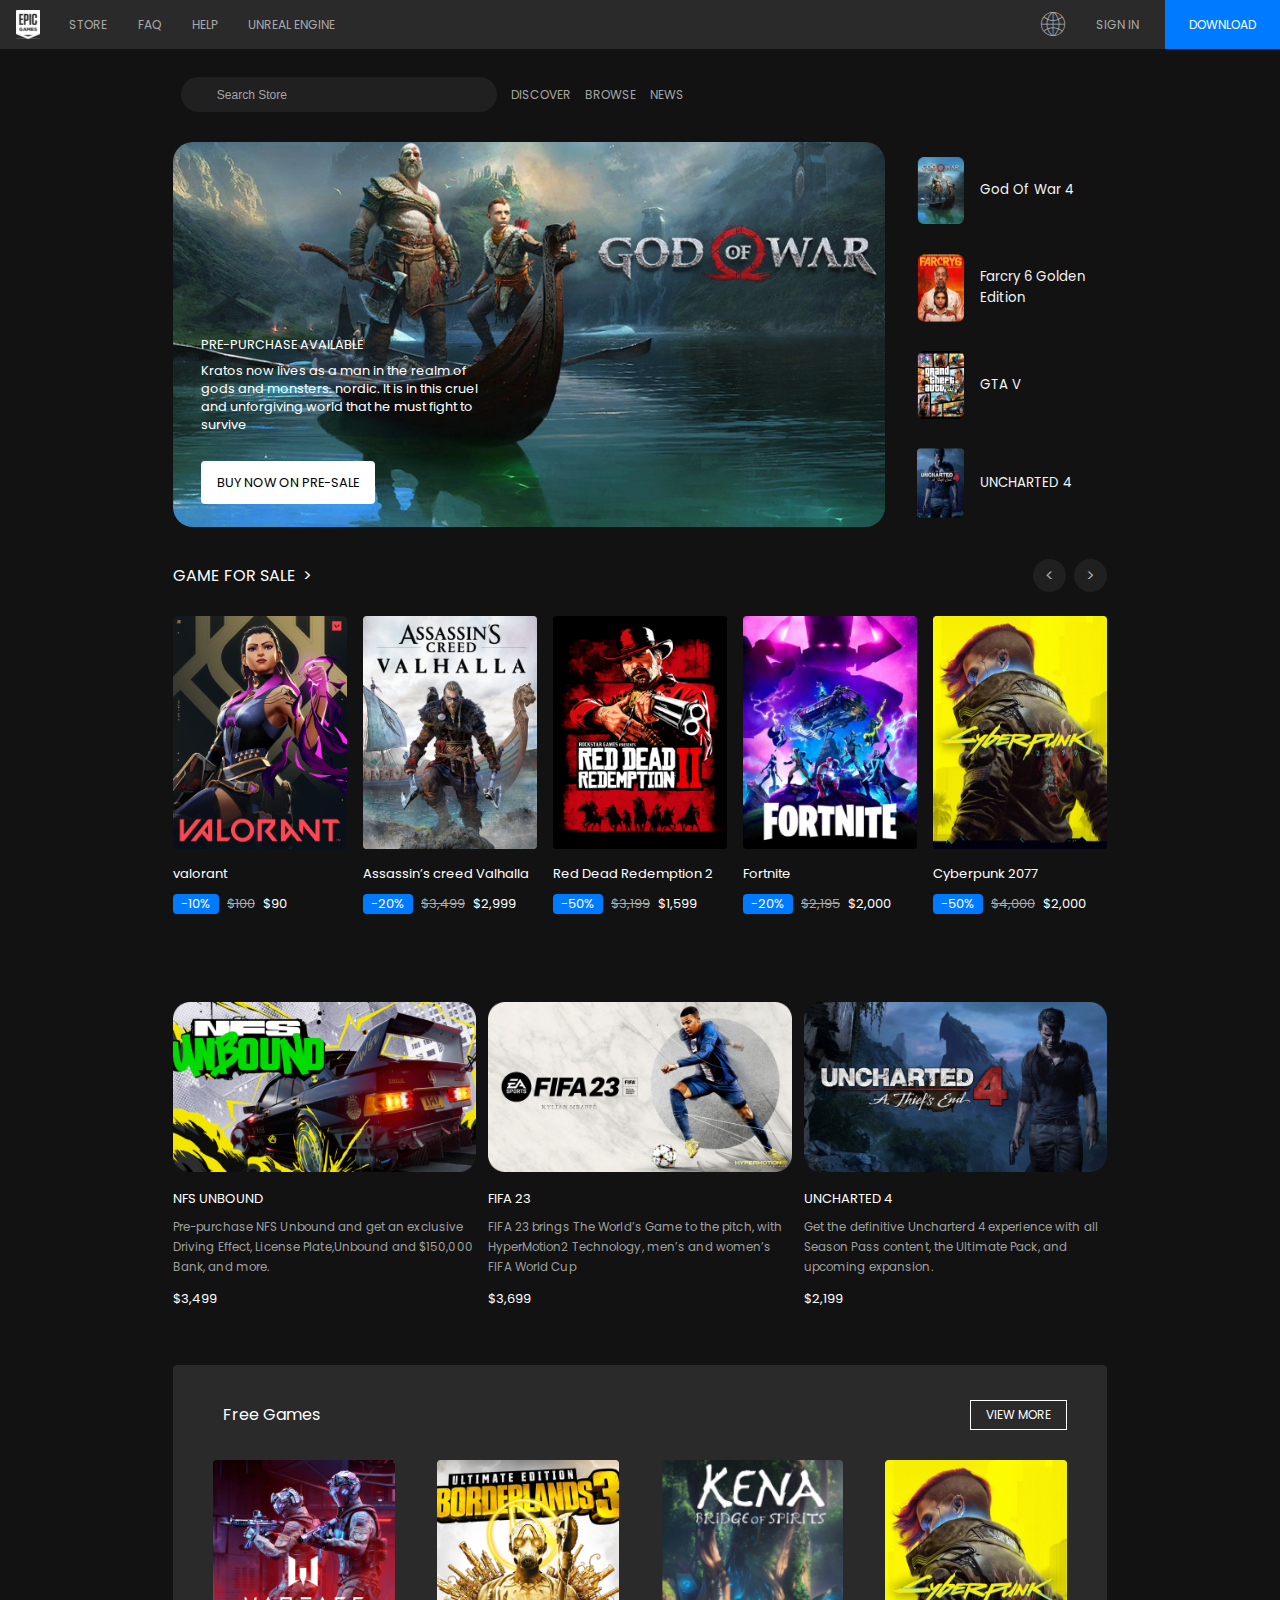
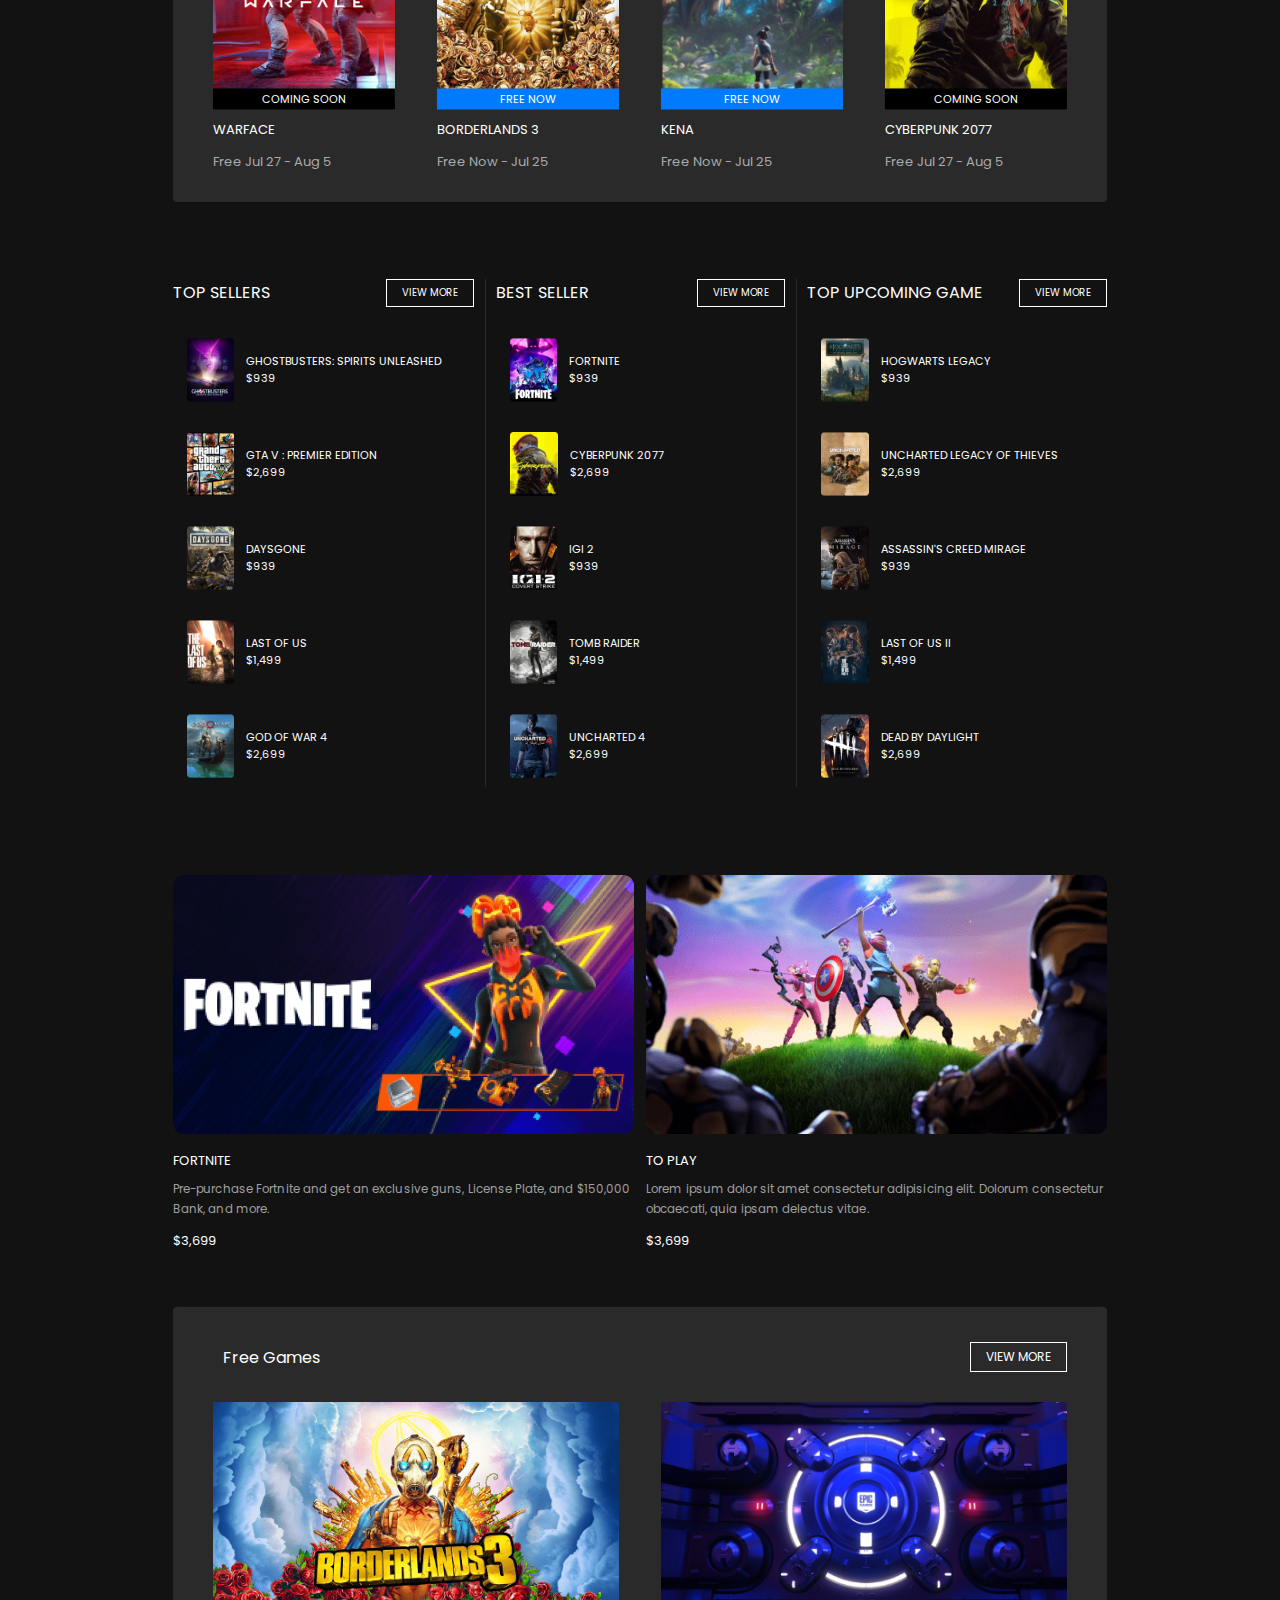
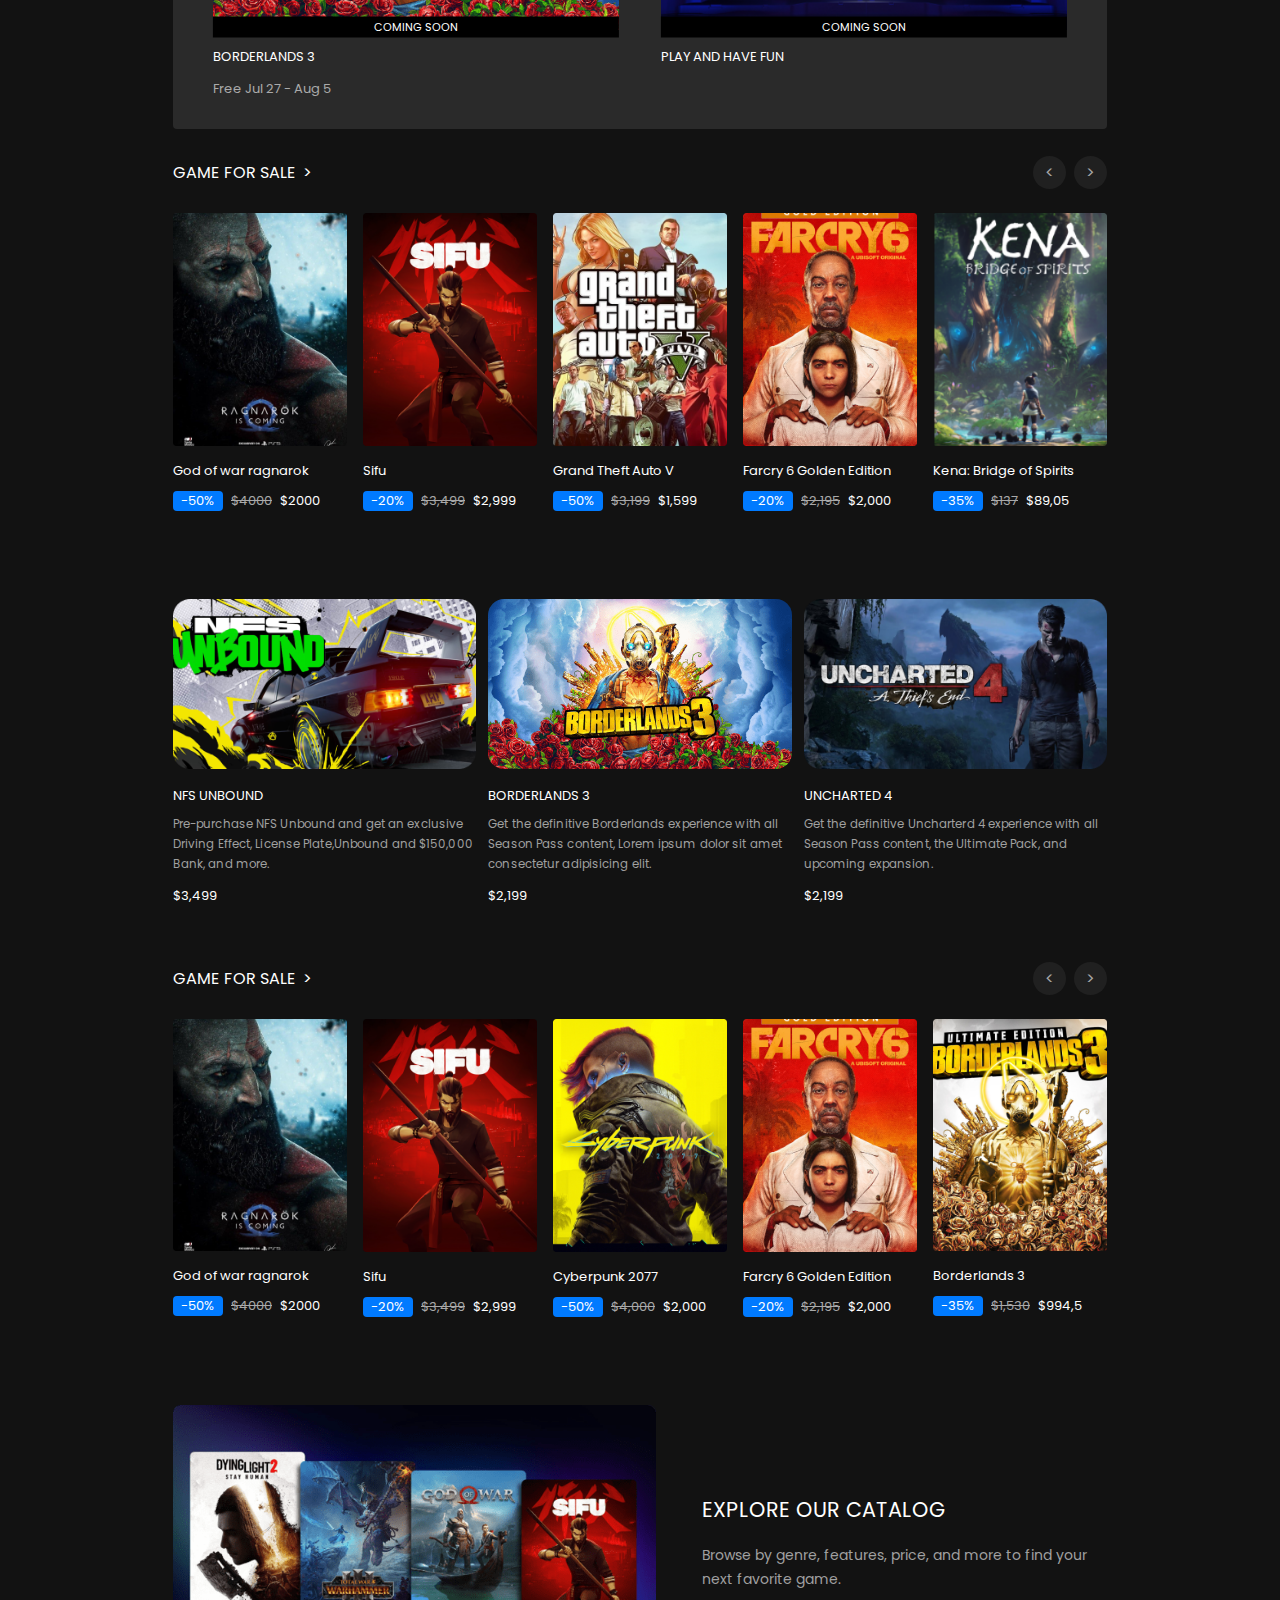
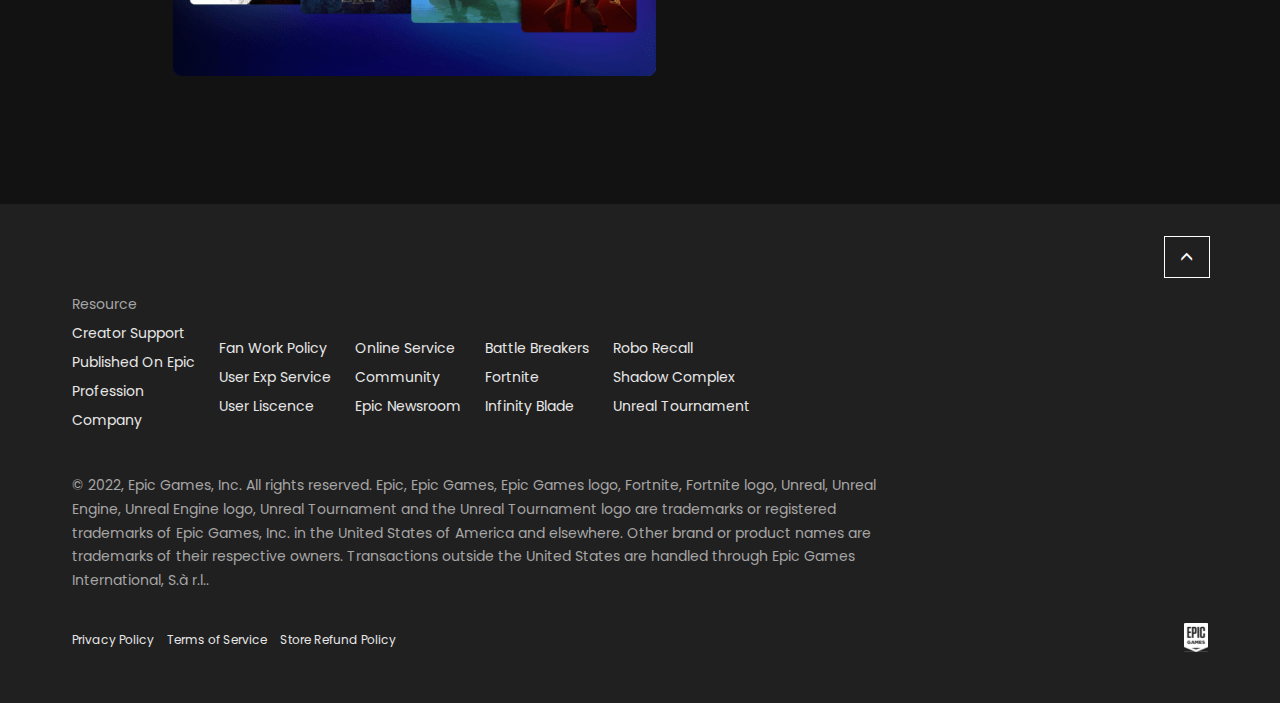
==== commit ccca8480: "adicionando  modal" ====
--- a/index.html
+++ b/index.html
@@ -89,13 +89,36 @@
             <i class="fa-solid fa-magnifying-glass"></i>
             <input type="text" name="search" placeholder="Search Store" />
           </div>
+
           <a href="#discover">discover </a>
           <a href="#browser">browse</a>
           <a href="#news">news</a>
-          <input class="home__menu--input" type="checkbox" id="checkbox" />
-          <label class="home__menu--input-label" type="checkbox" for="checkbox"
-            >&lt;</label
-          >
+        </div>
+
+        <div class="home__menu-mobile">
+          <div class="mobile__search flex">
+            <i class="fa-solid fa-magnifying-glass"></i>
+            <input type="text" name="search" placeholder="Search Store" />
+          </div>
+
+          <section class="menu__box">
+            <button class="btn__box flex">
+              <div class="btn__box-text">
+                <span> Discover</span>
+              </div>
+              <div class="btn__arrow-box">
+                <span>&gt;</span>
+              </div>
+            </button>
+
+            <div class="menu__nav-box">
+              <a href="#1">Discover</a>
+              <a href="#2">Browse</a>
+              <a href="#3">News</a>
+            </div>
+
+            <div class="overlay__box"></div>
+          </section>
         </div>
 
         <div class="wrapper-h">
@@ -612,7 +635,7 @@
         </div>
       </section>
 
-      <section class="group flex">
+      <section class="group flex group_2">
         <div class="group__container">
           <a href="#for">
             <img src="./img/produtos/produtos-item-4.png" alt="image game" />
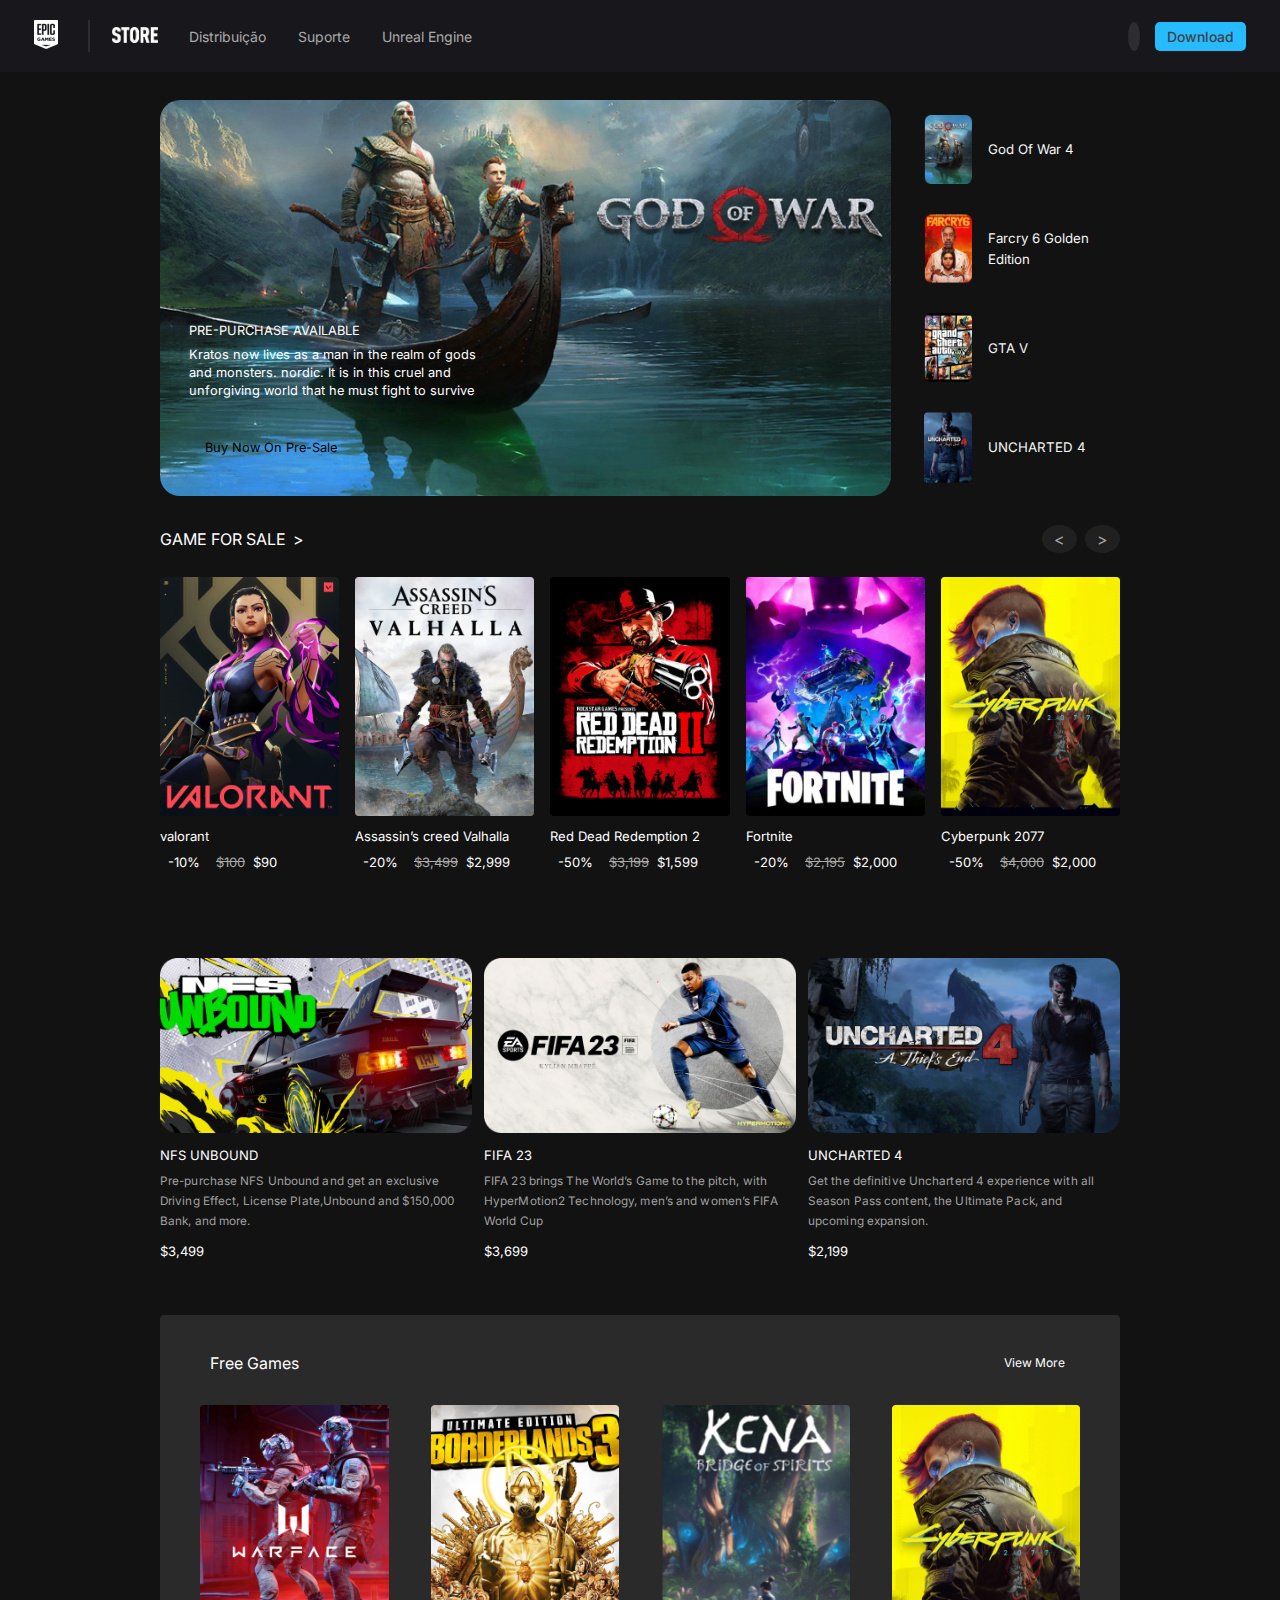
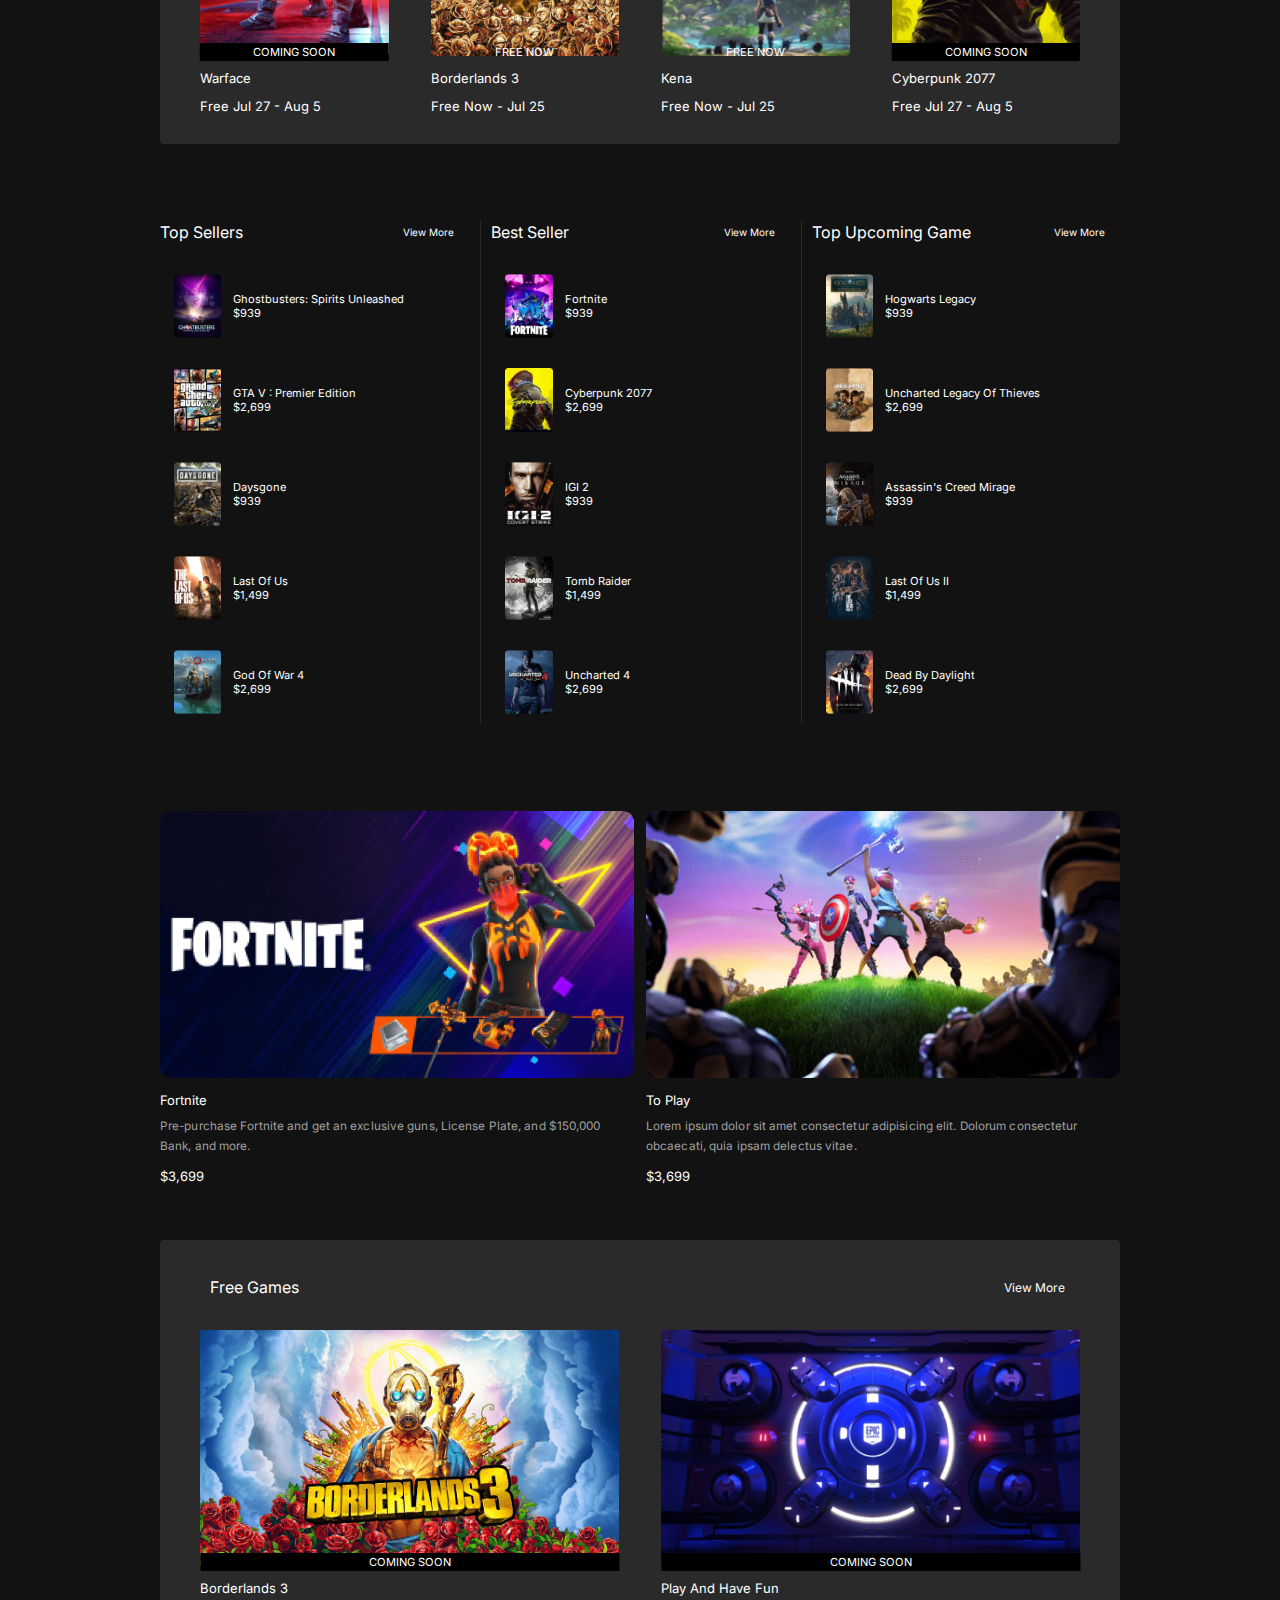
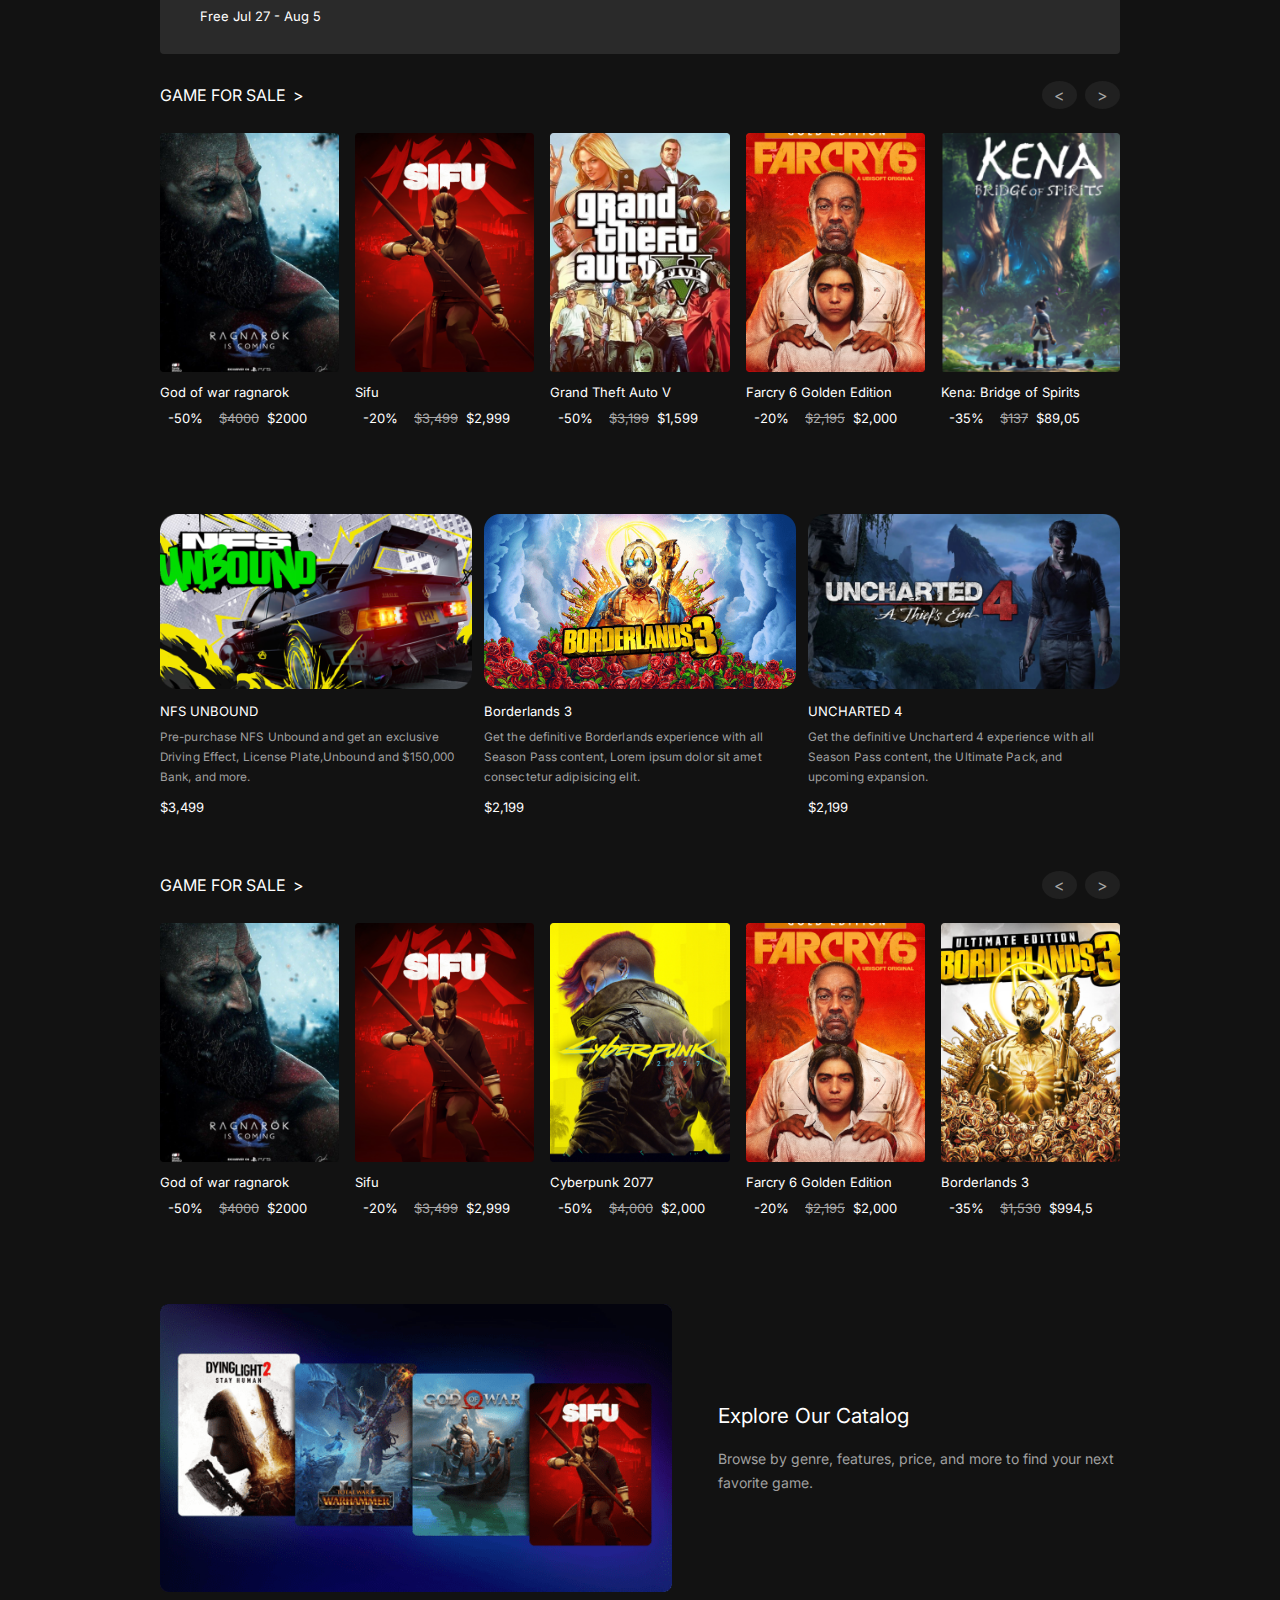
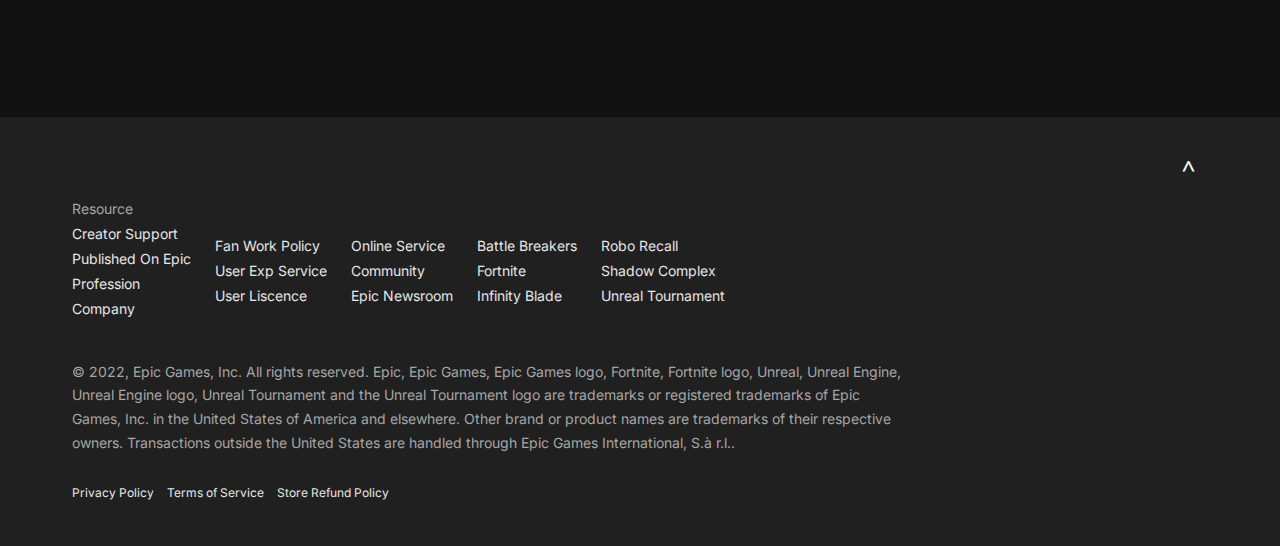
==== commit 28c2d38f: "update header" ====
--- a/index.html
+++ b/index.html
@@ -16,7 +16,7 @@
     <link rel="preconnect" href="https://fonts.googleapis.com" />
     <link rel="preconnect" href="https://fonts.gstatic.com" crossorigin />
     <link
-      href="https://fonts.googleapis.com/css2?family=Poppins:wght@400;500&display=swap"
+      href="https://fonts.googleapis.com/css2?family=Inter:wght@400;500&display=swap"
       rel="stylesheet"
     />
 
@@ -26,82 +26,55 @@
     <title>Epic Games</title>
   </head>
   <body>
-    <header class="header" id="menu">
-      <div class="header__menu container flex">
-        <div class="header__menu--logo flex">
-          <img src="./img/menu/logo.svg" width="24" height="29" alt="Logo" />
-
-          <nav>
-            <ul class="header__menu--nav menu--hidden hidden flex">
-              <li><a href="#estore">STORE</a></li>
-              <li><a href="#faq">faq</a></li>
-              <li><a href="#help">Help</a></li>
-              <li><a href="#unreal">UNREAL ENGINE</a></li>
-            </ul>
-          </nav>
-        </div>
-        <div class="header__menu--login menu--hidden hidden flex">
-          <i class="icon-basic-world header__menu--login-icon"></i>
-
-          <a class="header__menu--login-sign flex" href="#sign"
-            ><i class="fa-solid fa-user-plus"></i>sign in</a
-          >
-          <a class="btn btn--download" href="#download">Download</a>
-        </div>
-
-        <div class="menu__mobile-bg">
-          <a href="#menu">
-            <button class="menu__mobile"></button>
+    <header class="header">
+      <div class="flex">
+        <div class="header__logo flex">
+          <a href="#logo">
+            <img
+              src="./img/header/header-logo.png"
+              width="24"
+              height="29"
+              alt="Logo"
+            />
           </a>
+          <a href="#arrow">
+            <i class="logo__arrow fa-solid fa-chevron-down"></i>
+          </a>
+          <span></span>
+        </div>
+
+        <div class="header__nav flex">
+          <a href="#store">
+            <img src="./img/header/header-store.png" alt="store" />
+          </a>
+          <ul class="header__nav-links flex">
+            <li><a href="#distri">Distribuição</a></li>
+            <li><a href="#distri">Suporte</a></li>
+            <li><a href="#distri">Unreal Engine</a></li>
+          </ul>
+        </div>
+
+        <div class="header__login flex">
+          <a href="#gloe">
+            <i class="globe fa-solid fa-globe"></i>
+          </a>
+          <a href="#login">
+            <i class="login fa-solid fa-user"></i>
+          </a>
+          <a class="btn__download" href="#download">Download</a>
         </div>
       </div>
     </header>
 
-    <main class="main">
-      <div class="mobile__bg">
-        <div class="mobile__container">
-          <nav>
-            <ul class="header__menu--nav mobile__nav">
-              <li><a href="#estore">STORE</a></li>
-              <li><a href="#faq">faq</a></li>
-              <li><a href="#help">Help</a></li>
-              <li><a href="#unreal">UNREAL ENGINE</a></li>
-            </ul>
-          </nav>
-
-          <div class="header__menu--login mobile__login flex">
-            <i class="icon-basic-world header__menu--login-icon"></i>
-
-            <a class="header__menu--login-sign mobile__sign flex" href="#sign"
-              ><i class="fa-solid fa-user-plus"></i>sign in</a
-            >
-
-            <a class="btn btn--download mobile__download" href="#download"
-              >Download</a
-            >
-          </div>
-        </div>
-      </div>
-
+    <main>
       <section class="home">
-        <div class="home__menu flex">
-          <div class="home__menu--search flex">
-            <i class="fa-solid fa-magnifying-glass"></i>
-            <input type="text" name="search" placeholder="Search Store" />
-          </div>
-
-          <a href="#discover">discover </a>
-          <a href="#browser">browse</a>
-          <a href="#news">news</a>
-        </div>
-
         <div class="home__menu-mobile">
           <div class="mobile__search flex">
-            <i class="fa-solid fa-magnifying-glass"></i>
+            <i class="fa-solid btn__search fa-magnifying-glass"></i>
             <input type="text" name="search" placeholder="Search Store" />
           </div>
 
-          <section class="menu__box">
+          <div class="menu__box">
             <button class="btn__box flex">
               <div class="btn__box-text">
                 <span> Discover</span>
@@ -118,7 +91,19 @@
             </div>
 
             <div class="overlay__box"></div>
-          </section>
+          </div>
+
+          <div class="overlay__search">
+            <div class="search__mob">
+              <div class="search__input">
+                <div class="search__input-content flex">
+                  <i class="fa-solid fa-magnifying-glass"></i>
+                  <input type="text" name="search" placeholder="Search Store" />
+                  <i class="fa-solid fa-x close__search"></i>
+                </div>
+              </div>
+            </div>
+          </div>
         </div>
 
         <div class="wrapper-h">
